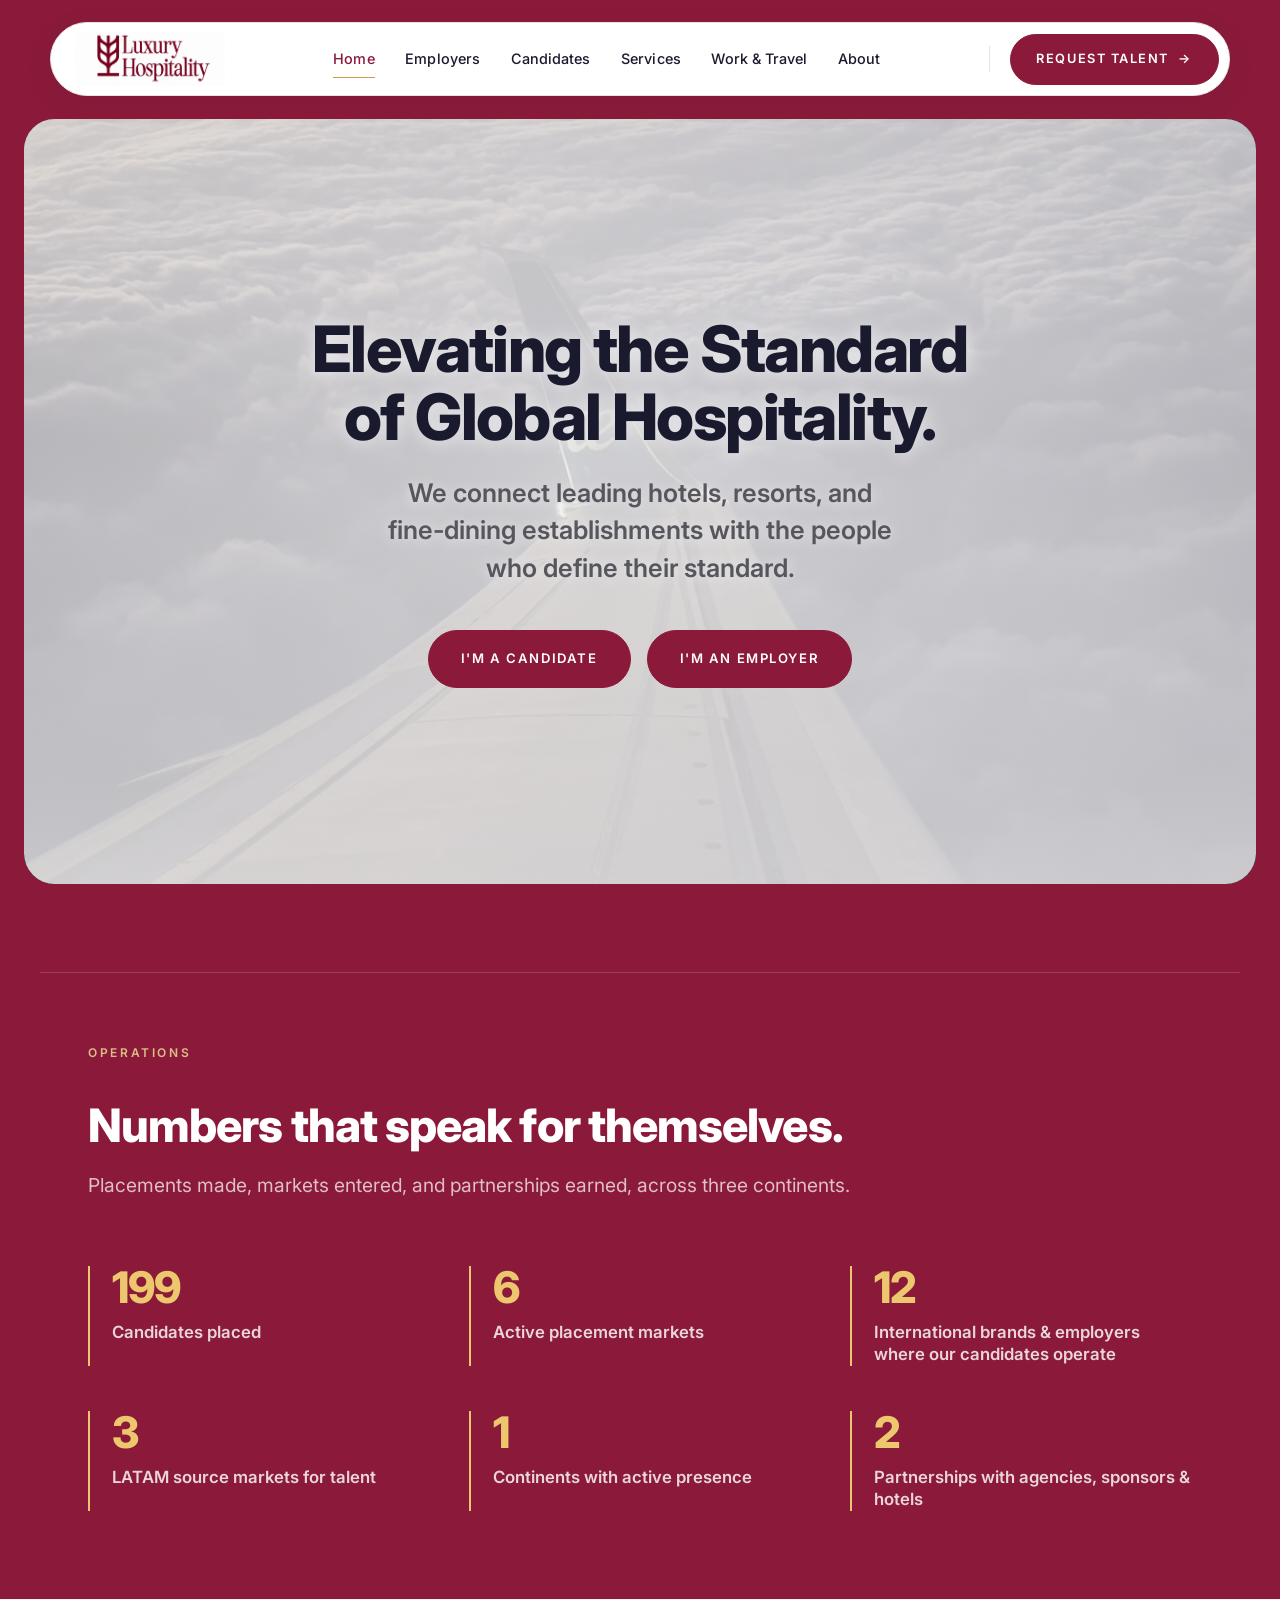
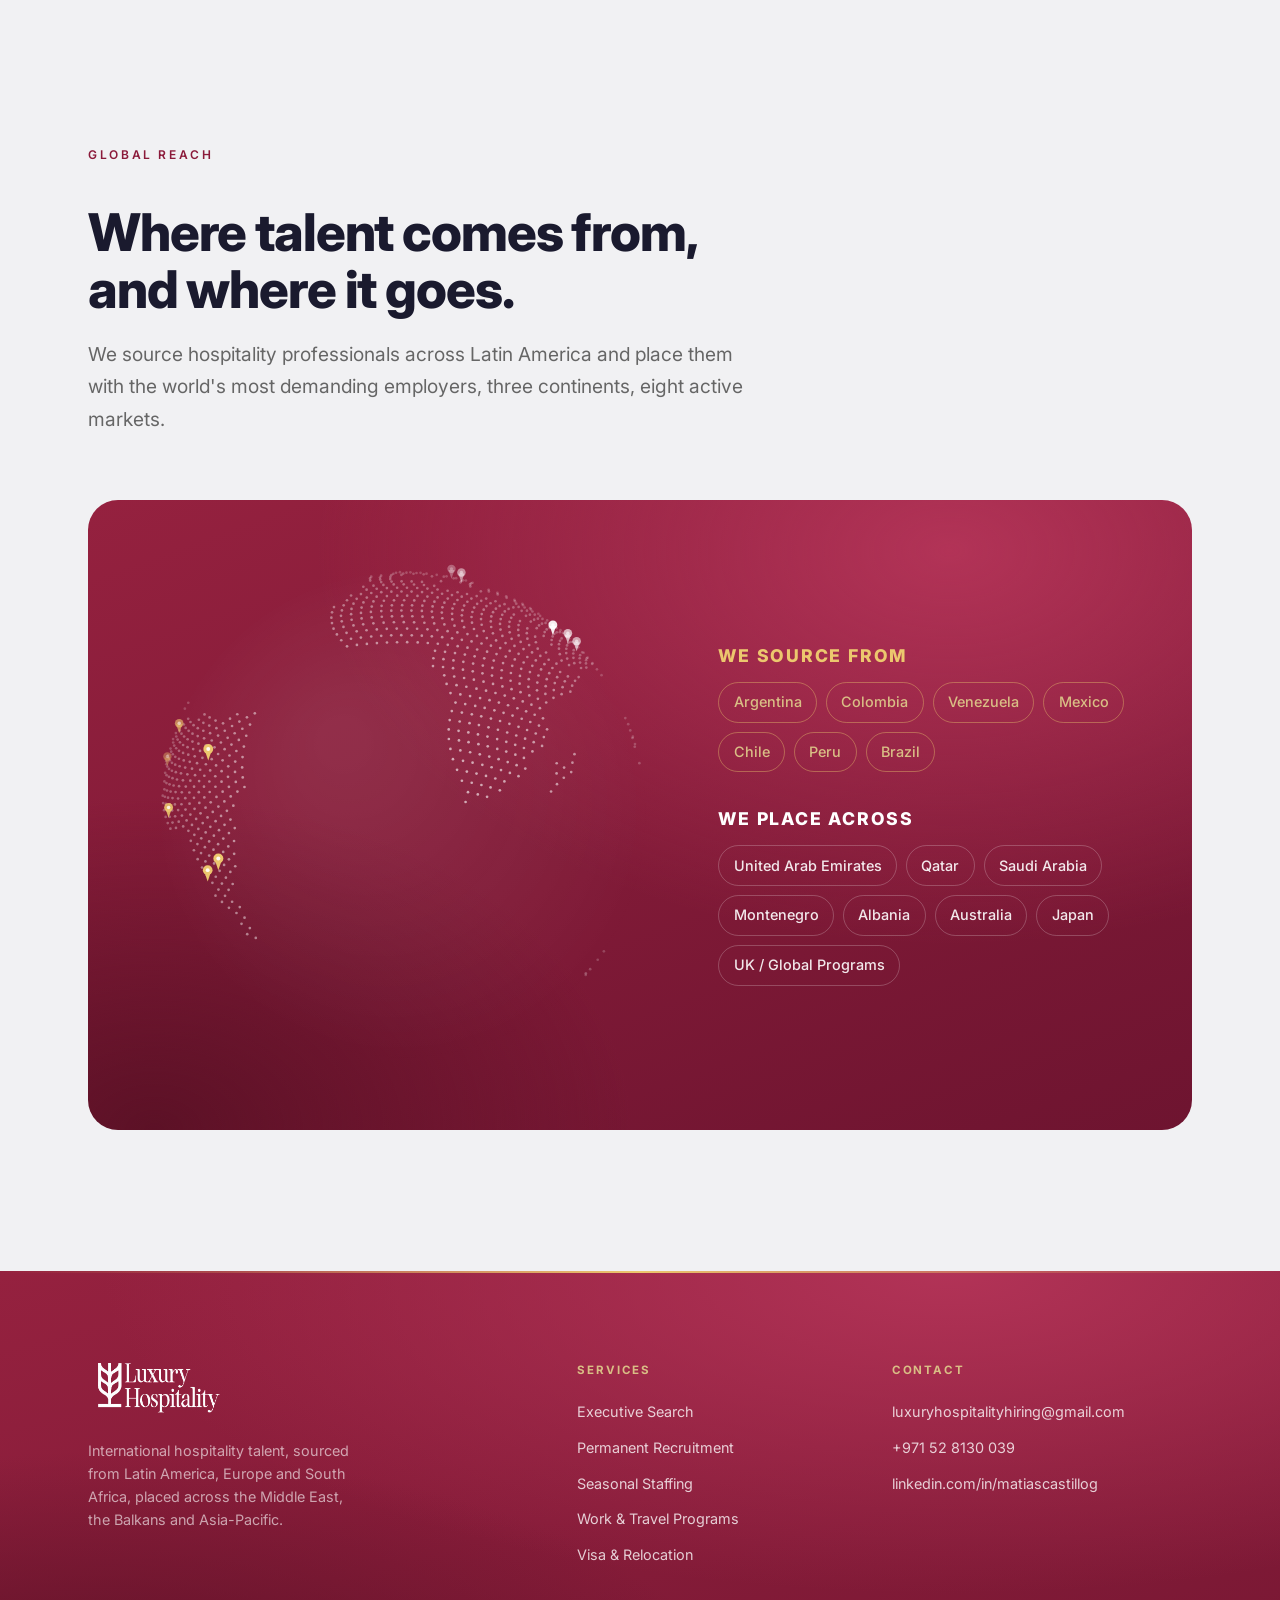
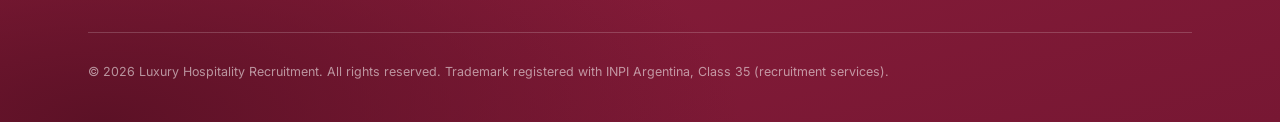
==== index.html @ 5087b05c "Initial commit: Luxury Hospitality Recruitment site" ====
<!DOCTYPE html>
<html lang="en">
<head>
  <meta charset="UTF-8" />
  <meta name="viewport" content="width=device-width, initial-scale=1.0" />
  <title>Luxury Hospitality Recruitment · International Hospitality Talent</title>
  <meta name="description" content="International hospitality recruitment. We source and place hospitality professionals from Latin America, Europe and South Africa for the world's most demanding employers across the Middle East, the Balkans and Asia-Pacific." />
  <meta name="theme-color" content="#8B1A3A" />
  <link rel="preconnect" href="https://fonts.googleapis.com" />
  <link rel="preconnect" href="https://fonts.gstatic.com" crossorigin />
  <link href="https://fonts.googleapis.com/css2?family=Cormorant+Garamond:wght@500;600&family=Inter:wght@400;500;600;700;800&display=swap" rel="stylesheet" />
  <link rel="icon" type="image/png" sizes="32x32" href="assets/brand/favicon-32.png" />
  <link rel="icon" type="image/png" sizes="16x16" href="assets/brand/favicon-16.png" />
  <link rel="apple-touch-icon" sizes="180x180" href="assets/brand/favicon-180.png" />
  <link rel="stylesheet" href="styles.css" />
</head>
<body class="has-hero">

  <!-- ================= NAV ================= -->
  <header class="nav">
    <div class="nav__inner">
      <a class="brand" href="index.html" aria-label="Luxury Hospitality Recruitment, Home">
        <img src="assets/brand/logo.jpeg" alt="Luxury Hospitality Recruitment" />
      </a>
      <button class="nav__toggle" aria-label="Open menu" aria-expanded="false" aria-controls="primary-nav">
        <span></span><span></span><span></span>
      </button>
      <div class="nav__menu" id="primary-nav">
        <nav class="nav__links" aria-label="Primary">
        <a class="nav__link" href="index.html" aria-current="page">Home</a>
        <a class="nav__link" href="employers.html">Employers</a>
        <a class="nav__link" href="candidates.html">Candidates</a>
        <a class="nav__link" href="services.html">Services</a>
        <a class="nav__link" href="work-and-travel.html">Work &amp; Travel</a>
        <a class="nav__link" href="about.html">About</a>
        </nav>
        <div class="nav__right">
          <span class="nav__divider" aria-hidden="true"></span>
          <a class="btn nav__cta" href="employers.html#brief">Request Talent</a>
        </div>
      </div>
    </div>
  </header>

  <main>
    <!-- ================= VIDEO HERO ================= -->
    <div class="hero-frame">
    <section class="hero-video">
      <video class="hero-video__media" autoplay muted loop playsinline preload="auto" poster="assets/home/home-poster.jpg" aria-hidden="true" data-src="assets/home/home.mp4" data-src-mobile="assets/home/home-mobile.mp4">
        <source src="assets/home/home.mp4" type="video/mp4" />
      </video>
      <div class="hero-video__scrim"></div>
      <div class="container hero-video__inner">
        <h1 class="hero-video__title">Elevating the Standard of Global Hospitality.</h1>
        <p class="hero-video__sub">We connect leading hotels, resorts, and fine-dining establishments with the people who define their standard.</p>
        <div class="btn-row hero-video__cta">
          <a class="btn btn--pill" href="candidates.html#apply">I'm a Candidate</a>
          <a class="btn btn--pill" href="employers.html#brief">I'm an Employer</a>
        </div>
      </div>
    </section>

    <!-- ================= TRACK RECORD ================= -->
    <section class="section section--tight metrics-section">
      <div class="container">
        <div class="section-head reveal">
          <span class="eyebrow">Operations</span>
          <h2 class="metrics-title">Numbers that speak for themselves.</h2>
          <p>Placements made, markets entered, and partnerships earned, across three continents.</p>
        </div>
        <div class="metrics">
          <div class="metric reveal">
            <div class="metric__num">250+</div>
            <div class="metric__label">Candidates placed</div>
          </div>
          <div class="metric reveal" data-delay="100">
            <div class="metric__num">8</div>
            <div class="metric__label">Active placement markets</div>
          </div>
          <div class="metric reveal" data-delay="200">
            <div class="metric__num">20+</div>
            <div class="metric__label">International brands &amp; employers where our candidates operate</div>
          </div>
          <div class="metric reveal" data-delay="300">
            <div class="metric__num">7</div>
            <div class="metric__label">LATAM source markets for talent</div>
          </div>
          <div class="metric reveal" data-delay="400">
            <div class="metric__num">3</div>
            <div class="metric__label">Continents with active presence</div>
          </div>
          <div class="metric reveal" data-delay="500">
            <div class="metric__num">12+</div>
            <div class="metric__label">Partnerships with agencies, sponsors &amp; hotels</div>
          </div>
        </div>
      </div>
    </section>
    </div>

    <!-- ================= GLOBAL REACH ================= -->
    <section class="section reach-section">
      <div class="container">
        <div class="section-head reveal">
          <span class="eyebrow">Global Reach</span>
          <h2 class="serif" style="margin-top:1.25rem">Where talent comes from, and where it goes.</h2>
          <p>We source hospitality professionals across Latin America and place them with the world's most demanding employers, three continents, eight active markets.</p>
        </div>
        <div class="reach reveal">
          <div class="reach__globe">
            <canvas class="globe" role="img" aria-label="Globe showing talent sourced from Latin America and placed across the Middle East, the Balkans and Asia-Pacific"></canvas>
          </div>
          <div class="reach__lists">
            <div class="reach__col reach__col--source">
              <h3 class="reach__label">We source from</h3>
              <ul class="reach__chips">
                <li>Argentina</li>
                <li>Colombia</li>
                <li>Venezuela</li>
                <li>Mexico</li>
                <li>Chile</li>
                <li>Peru</li>
                <li>Brazil</li>
              </ul>
            </div>
            <div class="reach__col reach__col--place">
              <h3 class="reach__label">We place across</h3>
              <ul class="reach__chips">
                <li>United Arab Emirates</li>
                <li>Qatar</li>
                <li>Saudi Arabia</li>
                <li>Montenegro</li>
                <li>Albania</li>
                <li>Australia</li>
                <li>Japan</li>
                <li>UK / Global Programs</li>
              </ul>
            </div>
          </div>
        </div>
      </div>
    </section>

  </main>

  <!-- ================= FOOTER ================= -->
  <footer class="footer">
    <div class="container">
      <div class="footer__grid">
        <div class="footer__brand">
          <img class="footer__logo" src="assets/brand/logo-white.png" alt="Luxury Hospitality Recruitment" />
          <p class="footer__tag">International hospitality talent, sourced from Latin America, Europe and South Africa, placed across the Middle East, the Balkans and Asia-Pacific.</p>
        </div>
        <div>
          <h4>Services</h4>
          <ul class="footer__links">
            <li>Executive Search</li>
            <li>Permanent Recruitment</li>
            <li>Seasonal Staffing</li>
            <li>Work &amp; Travel Programs</li>
            <li>Visa &amp; Relocation</li>
          </ul>
        </div>
        <div>
          <h4>Contact</h4>
          <ul class="footer__contact">
            <li><a href="mailto:luxuryhospitalityhiring@gmail.com">luxuryhospitalityhiring@gmail.com</a></li>
            <li><a href="tel:+971528130039">+971 52 8130 039</a></li>
            <li><a href="https://www.linkedin.com/in/matiascastillog" target="_blank" rel="noopener">linkedin.com/in/matiascastillog</a></li>
          </ul>
        </div>
      </div>
      <div class="footer__legal">&copy; <span data-year>2026</span> Luxury Hospitality Recruitment. All rights reserved. Trademark registered with INPI Argentina, Class 35 (recruitment services).</div>
    </div>
  </footer>

  <script src="assets/home/land.js"></script>
  <script src="script.js"></script>
</body>
</html>
---- styles.css ----
/* ============================================================
   Luxury Hospitality Recruitment
   Shared stylesheet — all pages
   Palette:  Burgundy #8B1A3A · Gold #C8A04A · Charcoal #1A1A2E
             Off-white #FAF7F2 · Gray #666666
   Type:     Cormorant Garamond (display) · Inter (body)
   ============================================================ */

/* ---------- Tokens ---------- */
:root {
  --burgundy:    #8B1A3A;
  --burgundy-dk: #6E1430;
  --gold:        #C8A04A;
  --gold-soft:   #D9BE85;
  --gold-bright: #ECC76E;          /* brighter gold for stat numbers */
  --charcoal:    #1A1A2E;
  --ground:      #F1F1F3;          /* cool light gray */
  --paper:       #FFFFFF;
  --gray:        #666666;
  --line:        #E3E3E7;          /* hairline on ground */
  --line-dk:     rgba(255,255,255,.16); /* hairline on burgundy */

  --serif: "Cormorant Garamond", Georgia, "Times New Roman", serif;
  --sans:  "Inter", -apple-system, BlinkMacSystemFont, "Segoe UI", sans-serif;

  --maxw: 1200px;
  --measure: 64ch;
  --pad: clamp(1.25rem, 5vw, 3rem);

  --gap-section: clamp(5rem, 11vw, 9rem);

  --nav-gap: clamp(.75rem, 2vw, 1.4rem);   /* space above the nav pill */
  --nav-pill-h: 74px;                       /* nav pill height */

  --ease: cubic-bezier(.22, .61, .36, 1);
}

/* ---------- Reset ---------- */
*, *::before, *::after { box-sizing: border-box; }
html { -webkit-text-size-adjust: 100%; scroll-behavior: smooth; }
@media (prefers-reduced-motion: reduce) {
  html { scroll-behavior: auto; }
}
body {
  margin: 0;
  background: var(--ground);
  color: var(--charcoal);
  font-family: var(--sans);
  font-size: 1.0625rem;
  line-height: 1.7;
  font-weight: 400;
  -webkit-font-smoothing: antialiased;
  text-rendering: optimizeLegibility;
}
img { max-width: 100%; display: block; }
a { color: inherit; text-decoration: none; }
button { font-family: inherit; cursor: pointer; }
ul { margin: 0; padding: 0; list-style: none; }
h1, h2, h3, h4 { margin: 0; font-weight: 500; }

/* ---------- Type primitives ---------- */
.serif { font-family: var(--serif); }

.eyebrow {
  font-family: var(--sans);
  font-size: .75rem;
  font-weight: 600;
  letter-spacing: .22em;
  text-transform: uppercase;
  color: var(--burgundy);
  display: inline-flex;
  align-items: center;
}
.eyebrow.is-light { color: var(--gold-soft); }
.eyebrow.is-centered { justify-content: center; }

h1, .h1 {
  font-family: var(--serif);
  font-weight: 500;
  font-size: clamp(2.75rem, 7vw, 5rem);
  line-height: 1.04;
  letter-spacing: -0.015em;
}
h2, .h2 {
  font-family: var(--serif);
  font-weight: 500;
  font-size: clamp(2rem, 4.5vw, 3.25rem);
  line-height: 1.1;
  letter-spacing: -0.01em;
}
h3, .h3 {
  font-family: var(--serif);
  font-weight: 600;
  font-size: clamp(1.4rem, 2.4vw, 1.85rem);
  line-height: 1.2;
}
/* Section + page titles use the bold sans display style site-wide */
h2.serif,
.hero h1.serif {
  font-family: var(--sans);
  font-weight: 800;
  letter-spacing: -0.022em;
  line-height: 1.08;
}
.lead {
  font-size: clamp(1.1rem, 1.7vw, 1.3rem);
  line-height: 1.6;
  color: var(--gray);
  max-width: 52ch;
}
.muted { color: var(--gray); }
.measure { max-width: var(--measure); }

/* ---------- Layout ---------- */
.container {
  width: 100%;
  max-width: var(--maxw);
  margin-inline: auto;
  padding-inline: var(--pad);
}
.section { padding-block: var(--gap-section); }
.section--tight { padding-block: clamp(3.5rem, 7vw, 5.5rem); }
/* keep anchored sections (#brief, #apply…) clear of the fixed nav pill */
[id] { scroll-margin-top: calc(var(--nav-gap) * 2 + var(--nav-pill-h) + 1rem); }

.section-head { max-width: 60ch; margin-bottom: clamp(2.5rem, 5vw, 4rem); }
.section-head.is-centered { margin-inline: auto; text-align: center; }
.section-head .eyebrow { margin-bottom: 1.25rem; }
.section-head p {
  margin: 1.25rem 0 0;
  font-size: clamp(1.02rem, 1.5vw, 1.2rem);
  color: var(--gray);
}

/* ---------- Buttons ---------- */
.btn {
  display: inline-flex;
  align-items: center;
  justify-content: center;
  gap: .6rem;
  font-family: var(--sans);
  font-size: .82rem;
  font-weight: 600;
  letter-spacing: .12em;
  text-transform: uppercase;
  padding: 1.05rem 2rem;
  border-radius: 999px;          /* pill — matches the Home hero buttons */
  border: 1px solid var(--burgundy);
  background: var(--burgundy);
  color: #fff;
  transition: background .35s var(--ease), color .35s var(--ease),
              border-color .35s var(--ease), transform .35s var(--ease);
}
.btn:hover { background: var(--burgundy-dk); border-color: var(--burgundy-dk); }
.btn--outline {
  background: transparent;
  color: var(--burgundy);
}
.btn--outline:hover { background: var(--burgundy); color: #fff; }
.btn--ghost-light {
  background: transparent;
  color: #fff;
  border-color: rgba(255,255,255,.5);
}
.btn--ghost-light:hover { background: #fff; color: var(--burgundy); border-color: #fff; }
.btn--gold {
  background: var(--gold);
  border-color: var(--gold);
  color: var(--charcoal);
}
.btn--gold:hover { background: var(--gold-soft); border-color: var(--gold-soft); }
.btn--full { width: 100%; }
.btn-row { display: flex; flex-wrap: wrap; gap: 1rem; }

.textlink {
  display: inline-flex;
  align-items: center;
  gap: .5rem;
  font-weight: 600;
  font-size: .9rem;
  letter-spacing: .04em;
  color: var(--burgundy);
  border-bottom: 1px solid transparent;
  padding-bottom: 2px;
  transition: border-color .3s var(--ease), gap .3s var(--ease);
}
.textlink::after { content: "\2192"; transition: transform .3s var(--ease); }
.textlink:hover { border-color: var(--gold); }
.textlink:hover::after { transform: translateX(4px); }

/* ============================================================
   NAVBAR — floating pill
   ============================================================ */
.nav {
  position: fixed;
  inset: 0 0 auto 0;
  z-index: 100;
  padding: var(--nav-gap) var(--pad) 0;
  pointer-events: none;            /* only the pill is interactive */
  transition: padding .4s var(--ease);
}
.nav__inner {
  pointer-events: auto;
  max-width: 1180px;
  margin-inline: auto;
  display: flex;
  align-items: center;
  gap: clamp(1rem, 2.5vw, 2rem);
  background: #fff;
  border: 1px solid var(--line);
  border-radius: 999px;
  padding: .55rem .65rem .55rem 1.5rem;
  box-shadow: 0 8px 30px rgba(26,26,46,.07);
  transition: box-shadow .4s var(--ease), transform .4s var(--ease);
}
.nav.is-scrolled { padding-top: clamp(.4rem, 1vw, .7rem); }
.nav.is-scrolled .nav__inner { box-shadow: 0 10px 36px rgba(26,26,46,.13); }

/* Brand / logo — cropped to artwork via overflow box */
.brand {
  flex-shrink: 0;
  display: block;
  width: 150px;
  height: 54px;
  overflow: hidden;
  position: relative;
}
.brand img {
  position: absolute;
  width: 150px;
  height: 150px;
  left: 50%;
  top: 50%;
  transform: translate(-50%, -50%);
  max-width: none;
  mix-blend-mode: multiply;   /* drops the white logo background on the white pill */
}

.nav__menu {
  flex: 1;
  display: flex;
  align-items: center;
  gap: clamp(1rem, 2.5vw, 2rem);
}
.nav__links {
  display: flex;
  align-items: center;
  gap: clamp(1.1rem, 2.4vw, 2.25rem);
  margin-inline: auto;            /* centre the link cluster */
}
.nav__link {
  font-size: .9rem;
  font-weight: 500;
  letter-spacing: .005em;
  color: var(--charcoal);
  position: relative;
  padding-block: .35rem;
  transition: color .3s var(--ease);
}
.nav__link::after {
  content: "";
  position: absolute;
  left: 0; bottom: -1px;
  width: 0; height: 1.5px;
  background: var(--gold);
  transition: width .3s var(--ease);
}
.nav__link:hover { color: var(--burgundy); }
.nav__link:hover::after,
.nav__link[aria-current="page"]::after { width: 100%; }
.nav__link[aria-current="page"] { color: var(--burgundy); }

/* divider + CTA on the right */
.nav__right {
  display: flex;
  align-items: center;
  gap: 1.25rem;
  flex-shrink: 0;
}
.nav__divider {
  width: 1px;
  height: 26px;
  background: var(--line);
}
.nav__cta {
  border-radius: 999px;
  padding: .85rem 1.6rem;
  font-size: .8rem;
}
.nav__cta::after { content: "\2192"; }

/* Burger */
.nav__toggle {
  display: none;
  flex-direction: column;
  gap: 5px;
  width: 28px; height: 20px;
  padding: 0;
  border: 0;
  background: transparent;
  justify-content: center;
  flex-shrink: 0;
}
.nav__toggle span {
  display: block;
  height: 2px;
  width: 100%;
  background: var(--burgundy);
  border-radius: 2px;
  transition: transform .3s var(--ease), opacity .3s var(--ease);
}

/* ============================================================
   HERO
   ============================================================ */
.hero {
  position: relative;
  padding-top: clamp(8rem, 16vh, 11rem);
  padding-bottom: clamp(4rem, 9vw, 7rem);
  color: #fff;
  background: var(--burgundy);
  overflow: hidden;
}
.hero::before {
  /* subtle vertical depth, no colorful gradient */
  content: "";
  position: absolute; inset: 0;
  background:
    radial-gradient(120% 80% at 85% 0%, rgba(200,160,74,.16), transparent 55%),
    linear-gradient(180deg, rgba(0,0,0,.04), rgba(0,0,0,.22));
  pointer-events: none;
}
.hero > .container { position: relative; z-index: 1; }
.hero .eyebrow { color: var(--gold-soft); }
.hero h1 { margin-top: 1.5rem; max-width: 16ch; }
.hero .lead { color: rgba(255,255,255,.82); margin-top: 1.75rem; max-width: 54ch; }
.hero .btn-row { margin-top: 2.5rem; }

/* compact hero variant for inner pages */
.hero--page { padding-bottom: clamp(3.5rem, 7vw, 5.5rem); }
.hero--page h1 { max-width: 22ch; }

/* ---------- Cinematic video hero (Home) ---------- */
.hero-frame {
  background: var(--burgundy);   /* burgundy frame: behind the header, around the
                                    video card, and merging into Track Record */
  /* gap(header → video) == gap(page top → header):
     nav-gap (above pill) + pill height + nav-gap (below pill) */
  padding-top: calc(var(--nav-gap) * 2 + var(--nav-pill-h));
}
/* Track Record sits on the burgundy frame — recolor for dark ground */
.hero-frame .section-head .eyebrow { color: var(--gold-soft); }
.hero-frame .section-head p { color: rgba(255,255,255,.72); }

/* Metrics row — vertical accent bar + bold number + label */
.metrics-section .container {
  border-top: 1px solid rgba(255,255,255,.16);
  padding-top: clamp(2.5rem, 5vw, 4rem);
}
.metrics-section .section-head { max-width: none; }   /* let the title sit on one line */
.metrics-title {
  font-family: var(--sans);
  font-weight: 800;
  font-size: clamp(1.9rem, 3.6vw, 3rem);
  line-height: 1.05;
  letter-spacing: -0.02em;
  color: #fff;
  margin: 1.1rem 0 0;
  max-width: none;          /* single line on desktop */
}
.metrics {
  margin-top: clamp(2.5rem, 5vw, 3.75rem);
  display: grid;
  grid-template-columns: repeat(3, 1fr);
  gap: clamp(1.75rem, 3.5vw, 3rem) clamp(1.5rem, 3vw, 2.75rem);
}
.metric {
  border-left: 2px solid var(--gold-bright);
  padding-left: 1.35rem;
}
.metric__num {
  font-family: var(--sans);
  font-weight: 800;
  font-size: clamp(2.1rem, 3.4vw, 3.1rem);
  line-height: 1;
  letter-spacing: -0.02em;
  color: var(--gold-bright);
}
.metric__label {
  font-family: var(--sans);
  font-weight: 600;
  font-size: clamp(.95rem, 1.4vw, 1.05rem);
  line-height: 1.35;
  color: rgba(255,255,255,.82);
  margin-top: .7rem;
}
.hero-video {
  position: relative;
  margin-inline: clamp(.75rem, 2vw, 1.5rem);
  border-radius: clamp(20px, 2.4vw, 34px);
  /* fill the viewport below the floating nav */
  min-height: max(540px, calc(100svh - clamp(120px, 15vh, 160px)));
  display: flex;
  align-items: center;
  justify-content: center;
  text-align: center;
  overflow: hidden;
  background: var(--charcoal);   /* fallback before the video paints */
}
.hero-video__media {
  position: absolute;
  inset: 0;
  width: 100%;
  height: 100%;
  object-fit: cover;
  /* bias the framing down just enough to sit on the intro clip's content
     band — hides the top letterbox without exposing a bottom one */
  object-position: center 55%;
  z-index: 0;
}
.hero-video__scrim {
  position: absolute;
  inset: 0;
  z-index: 1;
  /* light gray wash: fades the footage and lets the dark text stand out.
     Center is lifted lighter so the headline pops; also covers letterbox bars. */
  background:
    radial-gradient(82% 70% at 50% 44%, rgba(241,241,243,.48), transparent 80%),
    linear-gradient(180deg, rgba(241,241,243,.74) 0%, rgba(241,241,243,.68) 42%, rgba(241,241,243,.82) 100%);
  pointer-events: none;
}
.hero-video__inner {
  position: relative;
  z-index: 2;
  padding-block: clamp(2.5rem, 7vh, 5rem);
}
.hero-video__title {
  font-family: var(--sans);
  font-weight: 800;
  font-size: clamp(2.1rem, 5.4vw, 4rem);
  line-height: 1.07;
  letter-spacing: -0.025em;
  color: var(--charcoal);
  max-width: 16ch;
  margin-inline: auto;
  text-shadow: 0 1px 18px rgba(241,241,243,.9);
}
.hero-video__sub {
  font-family: var(--sans);
  font-weight: 600;
  font-size: clamp(1.05rem, 2.2vw, 1.6rem);
  line-height: 1.45;
  color: #56565c;
  max-width: 30ch;
  margin: 1.4rem auto 0;
  text-shadow: 0 1px 14px rgba(241,241,243,.9);
}
.hero-video__cta {
  justify-content: center;
  margin-top: clamp(2rem, 4vw, 2.75rem);
}
.btn--pill { border-radius: 999px; }

/* ============================================================
   HOME — Track Record
   ============================================================ */
.stats {
  display: grid;
  grid-template-columns: repeat(4, 1fr);
  gap: 1px;
  background: var(--line);
  border: 1px solid var(--line);
}
.stat {
  background: var(--ground);
  padding: clamp(2rem, 4vw, 3rem) 1.75rem;
  text-align: center;
}
.stat__num {
  font-family: var(--serif);
  font-weight: 500;
  font-size: clamp(2.75rem, 5.5vw, 4.25rem);
  line-height: 1;
  color: var(--burgundy);
  letter-spacing: -.02em;
}
.stat__num span { color: var(--gold); }
.stat__label {
  margin-top: 1rem;
  font-size: .76rem;
  font-weight: 600;
  letter-spacing: .14em;
  text-transform: uppercase;
  color: var(--gray);
}

/* ============================================================
   HOME — Experience (burgundy logo wall)
   ============================================================ */
.experience { background: var(--burgundy); color: #fff; }
.experience .eyebrow { color: var(--gold-soft); }
.experience h2 { color: #fff; max-width: 18ch; }
.logo-grid {
  margin-top: clamp(2.5rem, 5vw, 3.5rem);
  display: grid;
  grid-template-columns: repeat(4, 1fr);
  border-top: 1px solid var(--line-dk);
  border-left: 1px solid var(--line-dk);
}
.logo-grid li {
  border-right: 1px solid var(--line-dk);
  border-bottom: 1px solid var(--line-dk);
  min-height: 110px;
  display: flex;
  align-items: center;
  justify-content: center;
  text-align: center;
  padding: 1.5rem 1.25rem;
  font-family: var(--serif);
  font-size: 1.18rem;
  font-weight: 500;
  letter-spacing: .01em;
  color: rgba(255,255,255,.78);
  transition: color .35s var(--ease), background .35s var(--ease);
}
.logo-grid li:hover { color: #fff; background: rgba(255,255,255,.05); }
.disclaimer {
  margin-top: 2rem;
  max-width: 70ch;
  font-size: .82rem;
  line-height: 1.6;
  color: rgba(255,255,255,.55);
}

/* ============================================================
   Three-column feature blocks (Why Us / Values / Offer)
   ============================================================ */
.cols {
  display: grid;
  gap: clamp(2rem, 4vw, 3.5rem);
  grid-template-columns: repeat(3, 1fr);
}
.cols--2 { grid-template-columns: repeat(2, 1fr); }
.feature__index {
  font-family: var(--serif);
  font-size: 1rem;
  font-weight: 600;
  color: var(--gold);
  letter-spacing: .1em;
}
.feature__rule { height: 1px; background: var(--line); margin: 1.25rem 0; }
.feature h3 { margin-bottom: .9rem; }
.feature p { margin: 0; color: var(--gray); }

/* ============================================================
   Process — numbered steps
   ============================================================ */
.steps { display: grid; gap: 0; }
.step {
  display: grid;
  grid-template-columns: 5rem 1fr;
  gap: clamp(1.5rem, 4vw, 3rem);
  padding: clamp(1.75rem, 3.5vw, 2.5rem) 0;
  border-top: 1px solid var(--line);
}
.step:last-child { border-bottom: 1px solid var(--line); }
.step__num {
  font-family: var(--serif);
  font-size: clamp(2rem, 3.5vw, 2.75rem);
  font-weight: 500;
  color: var(--gold);
  line-height: 1;
}
.step__body h3 { margin-bottom: .6rem; }
.step__body p { margin: 0; color: var(--gray); max-width: 60ch; }
.step__kicker {
  font-size: .72rem;
  font-weight: 700;
  letter-spacing: .18em;
  text-transform: uppercase;
  color: var(--burgundy);
  display: block;
  margin-bottom: .4rem;
}

/* ============================================================
   Positions / category lists
   ============================================================ */
.cards {
  display: grid;
  gap: 1.5rem;
  grid-template-columns: repeat(2, 1fr);
}
.card {
  background: var(--paper);
  border: 1px solid var(--line);
  padding: clamp(1.75rem, 3vw, 2.5rem);
}
.card h3 { margin-bottom: 1.25rem; }
.card__tags { display: flex; flex-wrap: wrap; gap: .5rem .65rem; }
.tag {
  font-size: .82rem;
  color: var(--charcoal);
  border: 1px solid var(--line);
  background: var(--ground);
  padding: .45rem .85rem;
  border-radius: 999px;
}

/* ============================================================
   Program cards (Work & Travel)
   ============================================================ */
.programs {
  display: grid;
  gap: 1.5rem;
  grid-template-columns: repeat(3, 1fr);
}
.program {
  background: var(--paper);
  border: 1px solid var(--line);
  padding: clamp(1.75rem, 2.6vw, 2.25rem);
  display: flex;
  flex-direction: column;
  transition: border-color .35s var(--ease), transform .35s var(--ease);
}
.program:hover { border-color: var(--gold); transform: translateY(-3px); }
.program__country {
  font-size: .7rem;
  font-weight: 700;
  letter-spacing: .2em;
  text-transform: uppercase;
  color: var(--gold);
}
.program h3 { margin: .75rem 0 1.4rem; }
.program__specs { display: grid; gap: .85rem; margin-top: auto; }
.spec {
  display: grid;
  grid-template-columns: 7rem 1fr;
  gap: 1rem;
  padding-top: .85rem;
  border-top: 1px solid var(--line);
  font-size: .92rem;
}
.spec dt {
  font-size: .68rem;
  font-weight: 700;
  letter-spacing: .12em;
  text-transform: uppercase;
  color: var(--gray);
  padding-top: .15rem;
}
.spec dd { margin: 0; }

/* ============================================================
   Tag / pill row for destinations
   ============================================================ */
.pill-row { display: flex; flex-wrap: wrap; gap: .75rem; }
.pill {
  font-family: var(--serif);
  font-size: 1.25rem;
  font-weight: 500;
  color: var(--charcoal);
  border: 1px solid var(--line);
  padding: .65rem 1.4rem;
  background: var(--paper);
  transition: color .3s var(--ease), border-color .3s var(--ease);
}
.pill:hover { color: var(--burgundy); border-color: var(--gold); }

/* ============================================================
   Forms
   ============================================================ */
.form-block { background: var(--paper); border: 1px solid var(--line); padding: clamp(1.75rem, 4vw, 3.5rem); }
.form-grid {
  display: grid;
  gap: 1.5rem;
  grid-template-columns: repeat(2, 1fr);
}
.field { display: flex; flex-direction: column; gap: .55rem; }
.field--full { grid-column: 1 / -1; }
.field label {
  font-size: .74rem;
  font-weight: 700;
  letter-spacing: .12em;
  text-transform: uppercase;
  color: var(--charcoal);
}
.field input,
.field select,
.field textarea {
  font-family: var(--sans);
  font-size: 1rem;
  color: var(--charcoal);
  background: var(--ground);
  border: 1px solid var(--line);
  padding: .9rem 1rem;
  border-radius: 0;
  transition: border-color .25s var(--ease), background .25s var(--ease);
  width: 100%;
}
.field textarea { resize: vertical; min-height: 130px; }
.field input:focus,
.field select:focus,
.field textarea:focus {
  outline: none;
  border-color: var(--burgundy);
  background: #fff;
}
.field input[type="file"] { padding: .7rem; background: #fff; cursor: pointer; }
.field select { appearance: none; background-image:
  url("data:image/svg+xml,%3Csvg xmlns='http://www.w3.org/2000/svg' width='12' height='8' viewBox='0 0 12 8'%3E%3Cpath d='M1 1l5 5 5-5' stroke='%238B1A3A' stroke-width='1.5' fill='none'/%3E%3C/svg%3E");
  background-repeat: no-repeat; background-position: right 1rem center; padding-right: 2.5rem; }
.form-note { margin-top: 1.5rem; font-size: .85rem; color: var(--gray); }
.form-actions { margin-top: 1.75rem; }
.form-success {
  display: none;
  background: var(--burgundy);
  color: #fff;
  padding: 1.1rem 1.4rem;
  margin-bottom: 1.5rem;
  font-size: .95rem;
}
.form-success.is-visible { display: block; }

/* ============================================================
   Split CTA columns (Contact)
   ============================================================ */
.split {
  display: grid;
  grid-template-columns: repeat(2, 1fr);
  border: 1px solid var(--line);
}
.split__col {
  padding: clamp(2rem, 5vw, 4rem);
  background: var(--paper);
}
.split__col + .split__col { border-left: 1px solid var(--line); }
.split__col h3 { margin-bottom: 1rem; }
.split__col p { color: var(--gray); margin: 0 0 2rem; }

/* contact detail list */
.contact-meta {
  display: grid;
  gap: 1.25rem;
  grid-template-columns: repeat(auto-fit, minmax(220px, 1fr));
  border-top: 1px solid var(--line);
  margin-top: clamp(2.5rem, 5vw, 4rem);
  padding-top: clamp(2rem, 4vw, 3rem);
}
.contact-meta dt {
  font-size: .72rem; font-weight: 700; letter-spacing: .14em;
  text-transform: uppercase; color: var(--gray); margin-bottom: .4rem;
}
.contact-meta dd { margin: 0; font-size: 1.02rem; }
.contact-meta a:hover { color: var(--burgundy); }

/* ============================================================
   About — founder
   ============================================================ */
.founder {
  display: grid;
  grid-template-columns: minmax(0, 0.9fr) minmax(0, 1.1fr);
  gap: clamp(2rem, 6vw, 5rem);
  align-items: start;
}
.founder__photo {
  aspect-ratio: 4 / 5;
  background:
    linear-gradient(135deg, rgba(200,160,74,.14), transparent),
    var(--burgundy);
  border: 1px solid var(--line);
  position: relative;
  overflow: hidden;
  display: flex;
  align-items: flex-end;
  color: #fff;
}
.founder__photo img { width: 100%; height: 100%; object-fit: cover; }
.founder__photo figcaption {
  position: absolute;
  left: 0; right: 0; bottom: 0;
  padding: 1.5rem;
  background: linear-gradient(0deg, rgba(0,0,0,.45), transparent);
  font-size: .8rem;
  letter-spacing: .14em;
  text-transform: uppercase;
}
.founder__body p { margin: 0 0 1.5rem; font-size: 1.12rem; line-height: 1.75; }
.founder__body p:first-of-type::first-letter {
  font-family: var(--serif);
  font-size: 3.6rem;
  font-weight: 500;
  line-height: .8;
  float: left;
  padding: .35rem .6rem 0 0;
  color: var(--burgundy);
}
.founder__name { margin-bottom: .25rem; }
.founder__role {
  font-size: .78rem; font-weight: 700; letter-spacing: .18em;
  text-transform: uppercase; color: var(--gold); margin-bottom: 2rem;
}

/* ============================================================
   About — mission statement + founder (redesigned)
   ============================================================ */
/* Mission = burgundy card (like the footer); Founder = gray section below */
.about-page main { padding-top: calc(var(--nav-gap) * 2 + var(--nav-pill-h)); }
/* uniform spacing between every section on the About page */
.about-page .section { padding-block: clamp(2.75rem, 5vw, 4.25rem); }
.about-page .value-cards-section { padding-top: 0; }
.mission {
  margin-inline: clamp(.75rem, 2vw, 1.5rem);
  padding: clamp(2.75rem, 5.5vw, 4.5rem) clamp(1.75rem, 4vw, 3.75rem);
  border-radius: clamp(20px, 2.4vw, 34px);
  background:
    radial-gradient(120% 130% at 74% 0%, #B23357 0%, rgba(178,51,87,0) 55%),
    radial-gradient(100% 120% at 8% 100%, #5C1126 0%, rgba(92,17,38,0) 50%),
    linear-gradient(165deg, #95213F 0%, #771733 100%);
}
.mission__layout {
  display: flex;
  align-items: center;
  gap: clamp(1.5rem, 4vw, 3.5rem);
}
.mission__person {
  flex-shrink: 0;
  display: flex;
  flex-direction: column;
  align-items: center;
  text-align: center;
}
.mission__portrait {
  width: clamp(140px, 16vw, 210px);
  height: clamp(140px, 16vw, 210px);
  border-radius: 50%;
  object-fit: cover;
  object-position: center top;
  border: 2px solid rgba(255,255,255,.35);
}
.mission__person-meta {
  display: flex;
  flex-direction: column;
  gap: .25rem;
  margin-top: 1.1rem;
}
.mission__name {
  font-family: var(--sans);
  font-weight: 800;
  font-size: clamp(1.15rem, 1.8vw, 1.4rem);
  letter-spacing: -0.01em;
  color: #fff;
}
.mission__role {
  font-family: var(--sans);
  font-weight: 600;
  font-size: .9rem;
  color: rgba(255,255,255,.72);
}
.mission__label {
  display: block;
  font-family: var(--sans);
  font-weight: 800;
  font-size: clamp(1.1rem, 2vw, 1.5rem);
  letter-spacing: -0.01em;
  color: var(--gold-soft);
  margin-bottom: 1rem;
}
.mission__statement {
  font-family: var(--sans);
  font-weight: 800;
  font-size: clamp(1.9rem, 4.4vw, 3.5rem);
  line-height: 1.12;
  letter-spacing: -0.022em;
  color: rgba(255,255,255,.92);
  max-width: 24ch;
  margin: 0;
}

.founder-section { background: transparent; }
.founder-head { margin-bottom: clamp(2.5rem, 5vw, 4rem); }
.founder-head__title {
  font-family: var(--sans);
  font-weight: 800;
  font-size: clamp(1.6rem, 3vw, 2.4rem);
  letter-spacing: -0.02em;
  color: var(--charcoal);
  margin: 0;
}
.place-chips {
  display: flex;
  flex-wrap: wrap;
  gap: .6rem;
  margin-top: 1.35rem;
}
.place-chips .chip {
  font-family: var(--sans);
  font-size: .85rem;
  font-weight: 500;
  color: var(--burgundy);
  background: rgba(139, 26, 58, .05);
  border: 1px solid rgba(139, 26, 58, .22);
  padding: .5rem 1rem;
  border-radius: 999px;
}
.founder-grid {
  display: grid;
  grid-template-columns: 1fr 1fr;
  gap: clamp(2.5rem, 5vw, 4.5rem);
  align-items: start;
}
.founder-grid__text p {
  margin: 0 0 1.5rem;
  font-size: 1.05rem;
  line-height: 1.75;
  color: var(--charcoal);
}
.founder-grid__text p:last-child { margin-bottom: 0; }
.founder-grid__media { margin: 0; }
.founder-grid__media img {
  width: 100%;
  display: block;
  border-radius: 6px;
}

/* value cards with animated placeholder shapes */
.value-cards-section { background: transparent; }
.value-cards-section .container {
  border-top: 1px solid var(--line);
  padding-top: clamp(2.75rem, 5vw, 4.25rem);
}
.value-cards {
  display: grid;
  grid-template-columns: repeat(3, 1fr);
  gap: clamp(1.25rem, 2.5vw, 2rem);
}
.value-card {
  position: relative;
  min-height: clamp(240px, 27vw, 320px);
  border-radius: clamp(16px, 2vw, 26px);
  padding: clamp(1.75rem, 2.6vw, 2.5rem);
  display: flex;
  flex-direction: column;
  justify-content: flex-end;
  overflow: hidden;
  /* spotlight glow from the top over a burgundy base */
  background:
    radial-gradient(72% 55% at 50% -4%, rgba(255,255,255,.28) 0%, rgba(255,255,255,0) 60%),
    linear-gradient(180deg, #9A2244 0%, #6E1430 100%);
}

.value-card__title {
  font-family: var(--sans);
  font-weight: 800;
  font-size: clamp(1.2rem, 2vw, 1.5rem);
  letter-spacing: -0.02em;
  color: #fff;
  margin: 0 0 .75rem;
}
.value-card__desc {
  margin: 0;
  color: rgba(255,255,255,.82);
  font-size: 1rem;
  line-height: 1.6;
}

.vision {
  text-align: center;
  margin-top: clamp(2.75rem, 5vw, 4.25rem);
  padding-top: clamp(2.75rem, 5vw, 4.25rem);
  border-top: 1px solid var(--line);
}
.vision .mission__label { margin-bottom: .75rem; color: var(--charcoal); }
.vision .mission__statement {
  margin-inline: auto;
  max-width: 28ch;
  font-size: clamp(1.7rem, 3.6vw, 2.9rem);
  color: #6f6f75;            /* a touch darker for contrast on the gray ground */
}

/* ============================================================
   Global Reach — globe + country lists
   ============================================================ */
.reach {
  display: grid;
  grid-template-columns: 1.25fr 1fr;
  gap: clamp(1.5rem, 4vw, 3.5rem);
  align-items: center;
  margin-top: clamp(2.5rem, 5vw, 3.5rem);
  padding: clamp(1.75rem, 4vw, 3.5rem);
  border-radius: clamp(20px, 2.4vw, 30px);
  overflow: hidden;
  background:
    radial-gradient(110% 120% at 78% 8%, #B23357 0%, rgba(178,51,87,0) 52%),
    radial-gradient(90% 110% at 6% 100%, #5C1126 0%, rgba(92,17,38,0) 48%),
    linear-gradient(160deg, #95213F 0%, #6E1430 100%);
}
.reach__globe { position: relative; }
.globe {
  display: block;
  width: 100%;
  max-width: 600px;
  aspect-ratio: 1 / 1;
  margin-inline: auto;
}
.reach__lists {
  display: grid;
  gap: clamp(1.5rem, 3vw, 2.25rem);
}
.reach__label {
  font-family: var(--sans);
  font-weight: 800;
  font-size: clamp(.92rem, 1.5vw, 1.1rem);
  text-transform: uppercase;
  letter-spacing: .1em;
  margin: 0 0 1rem;
}
.reach__col--source .reach__label { color: var(--gold-bright); }
.reach__col--place .reach__label { color: #fff; }
.reach__chips {
  display: flex;
  flex-wrap: wrap;
  gap: .55rem;
}
.reach__chips li {
  font-size: .9rem;
  font-weight: 500;
  padding: .45rem .9rem;
  border-radius: 999px;
  border: 1px solid rgba(255,255,255,.22);
  color: rgba(255,255,255,.9);
}
.reach__col--source .reach__chips li {
  border-color: rgba(236,199,110,.4);
  color: var(--gold-soft);
}

/* ============================================================
   Employers — rounded light hero card
   ============================================================ */
.framed-top main { padding-top: calc(var(--nav-gap) * 2 + var(--nav-pill-h)); }
.emp-hero {
  margin: 0 clamp(.75rem, 2vw, 1.5rem) clamp(3.5rem, 7vw, 6rem);
  background: var(--paper);
  border: 1px solid var(--line);
  border-radius: clamp(20px, 2.4vw, 34px);
  padding: clamp(2.75rem, 5vw, 4.5rem) clamp(1.5rem, 4vw, 3.5rem);
  text-align: center;
}
/* burgundy hero card (Services / Work & Travel) — same gradient as the
   About "Our Mission" panel, light text on top */
.emp-hero--burgundy {
  border-color: transparent;
  background:
    radial-gradient(120% 130% at 74% 0%, #B23357 0%, rgba(178,51,87,0) 55%),
    radial-gradient(100% 120% at 8% 100%, #5C1126 0%, rgba(92,17,38,0) 50%),
    linear-gradient(165deg, #95213F 0%, #771733 100%);
}
.emp-hero--burgundy .eyebrow { color: var(--gold-soft); }
.emp-hero--burgundy .emp-hero__title { color: #fff; }
.emp-hero--burgundy .emp-hero__sub { color: rgba(255, 255, 255, .8); }
.emp-hero__title {
  font-family: var(--sans);
  font-weight: 800;
  font-size: clamp(1.7rem, 3.5vw, 2.75rem);
  line-height: 1.05;
  letter-spacing: -0.025em;
  color: var(--charcoal);
  max-width: none;
  margin: 0 auto;
}
.emp-hero__sub {
  font-family: var(--sans);
  font-weight: 700;
  font-size: clamp(1.3rem, 2.6vw, 2rem);
  line-height: 1.12;
  letter-spacing: -0.018em;
  color: #8d8d92;
  max-width: 42ch;
  margin: .5rem auto 0;
}
.emp-hero__cta { justify-content: center; margin-top: clamp(1.5rem, 2.5vw, 2rem); }
.emp-hero__stat {
  font-family: var(--sans);
  font-weight: 800;
  font-size: clamp(1.1rem, 1.9vw, 1.5rem);
  letter-spacing: .015em;
  text-transform: uppercase;
  color: var(--charcoal);
  margin: clamp(2.5rem, 5vw, 3.5rem) 0 clamp(1.5rem, 3vw, 2.25rem);
}
.emp-hero__media { margin: 0; }
.emp-hero__media img {
  width: 100%;
  aspect-ratio: 1118 / 960;   /* reserve height before load so #brief anchor lands right */
  object-fit: cover;
  display: block;
  border-radius: clamp(14px, 2vw, 22px);
}
.emp-hero__media figcaption {
  margin-top: 1rem;
  font-size: .9rem;
  color: var(--gray);
  text-align: left;
}

/* ============================================================
   Brands marquee (Employers)
   ============================================================ */
.brands {
  background:
    radial-gradient(120% 130% at 75% 0%, #B23357 0%, rgba(178,51,87,0) 55%),
    linear-gradient(165deg, #95213F 0%, #771733 100%);
}
.brands .section-head { max-width: none; }   /* title on one line */
.brands-layout {
  display: grid;
  grid-template-columns: 0.85fr 1.15fr;
  gap: clamp(2rem, 5vw, 5rem);
  align-items: start;
  margin-top: clamp(2.5rem, 5vw, 3.5rem);
}
.brands-intro { position: sticky; top: clamp(110px, 15vh, 150px); }
.brands-intro .eyebrow { color: var(--gold-bright); line-height: 1; }
.brands-intro h2 { color: #fff; }
.brands-intro p {
  margin-top: 1.1rem;
  color: rgba(255, 255, 255, .72);
  max-width: 40ch;
  line-height: 1.6;
}
.brands-list {
  list-style: none;
  /* start the list level with the title: eyebrow height (.75rem) + h2 margin-top (1.25rem) */
  margin: calc(.75rem + 1.25rem) 0 0;
  padding: 0;
  counter-reset: brand;
}
.brands-list li {
  display: flex;
  align-items: baseline;
  gap: clamp(1rem, 2.4vw, 1.8rem);
  padding: clamp(.95rem, 2.2vw, 1.5rem) 0;
  border-bottom: 1px solid rgba(255, 255, 255, .16);
  font-family: var(--sans);
  font-weight: 700;
  font-size: clamp(1.2rem, 2.6vw, 2rem);
  letter-spacing: -0.01em;
  line-height: 1.2;
  color: #fff;
  transition: color .35s var(--ease), padding-left .35s var(--ease),
              opacity .55s var(--ease), transform .55s var(--ease);
}
.brands-list li:first-child { border-top: 1px solid rgba(255, 255, 255, .16); }
.brands-list li::before {
  counter-increment: brand;
  content: counter(brand, decimal-leading-zero);
  flex: none;
  font-size: .7rem;
  font-weight: 700;
  letter-spacing: .08em;
  color: var(--gold-bright);
  min-width: 1.8rem;
  transform: translateY(-0.18em);
}
.brands-list li:hover {
  color: var(--gold-bright);
  padding-left: clamp(.4rem, 1vw, 1rem);
}
@keyframes marquee-left  { from { transform: translateX(0);    } to { transform: translateX(-50%); } }
@keyframes marquee-right { from { transform: translateX(-50%); } to { transform: translateX(0);    } }

/* placements gallery */
.gallery__grid {
  display: grid;
  grid-template-columns: repeat(3, 1fr);
  gap: clamp(1.5rem, 3vw, 2.5rem);
}
.gallery__item { margin: 0; }
.gallery__item img {
  width: 100%;
  aspect-ratio: 3 / 4;
  object-fit: cover;
  border-radius: clamp(14px, 1.8vw, 22px);
  display: block;
}
.gallery__item figcaption {
  margin-top: 1rem;
  font-size: .95rem;
  line-height: 1.5;
  color: var(--gray);
}

/* ============================================================
   Candidates — community photo grid
   ============================================================ */
.photo-wall-section { background: var(--burgundy); }
.photo-grid {
  display: grid;
  grid-template-columns: repeat(3, 1fr);
  gap: clamp(.75rem, 1.5vw, 1.25rem);
}
.photo-grid img {
  width: 100%;
  aspect-ratio: 1 / 1;
  object-fit: cover;
  border-radius: clamp(12px, 1.4vw, 18px);
  display: block;
  position: relative;
  z-index: 0;
  transition: transform .45s var(--ease), box-shadow .45s var(--ease);
}
.photo-grid img:hover {
  transform: scale(1.12);
  z-index: 3;
  box-shadow: 0 26px 60px rgba(0, 0, 0, .45);
}
@media (max-width: 760px) {
  .photo-grid { grid-template-columns: repeat(2, 1fr); }
}
@media (prefers-reduced-motion: reduce) {
  .photo-grid img { transition: none; }
  .photo-grid img:hover { transform: none; }
}

/* ============================================================
   Candidates — success stories
   ============================================================ */
.stories {
  display: grid;
  grid-template-columns: repeat(2, 1fr);
  gap: clamp(2rem, 5vw, 4rem);
  max-width: 920px;
  margin-inline: auto;
}
.story { margin: 0; }
.story__media {
  position: relative;
  border-radius: clamp(14px, 1.8vw, 20px);
  overflow: hidden;
  aspect-ratio: 3 / 4;
}
.story__media img {
  width: 100%; height: 100%;
  object-fit: cover;
  display: block;
}
.story__cap {
  position: absolute;
  inset: auto 0 0 0;
  padding: clamp(1.25rem, 2.5vw, 1.75rem);
  background: linear-gradient(to top, rgba(20,12,18,.82) 0%, rgba(20,12,18,.45) 55%, rgba(20,12,18,0) 100%);
}
.story__name {
  display: block;
  font-family: var(--sans);
  font-weight: 800;
  font-size: clamp(1.4rem, 2.4vw, 1.85rem);
  letter-spacing: -0.01em;
  color: #fff;
}
.story__route {
  display: block;
  margin-top: .45rem;
  font-size: .92rem;
  line-height: 1.4;
  font-weight: 500;
  color: rgba(255,255,255,.85);
}
.story__quote {
  margin: clamp(1.5rem, 3vw, 2rem) 0 0;
  position: relative;
  padding-left: 1.25rem;
  border-left: 2px solid var(--gold);
}
.story__quote p {
  margin: 0 0 1rem;
  font-size: 1rem;
  line-height: 1.7;
  color: var(--charcoal);
}
.story__quote p:last-child { margin-bottom: 0; }

/* sticky process (left intro pinned, step cards scroll) */
.process-sticky__grid {
  display: grid;
  grid-template-columns: 0.82fr 1.18fr;
  gap: clamp(2rem, 5vw, 5rem);
  align-items: start;
}
.process-sticky__intro {
  position: sticky;
  top: clamp(110px, 15vh, 150px);
}
.process-sticky__intro p {
  margin-top: 1.25rem;
  font-size: clamp(1.05rem, 1.5vw, 1.2rem);
  line-height: 1.65;
  color: var(--gray);
}
.process-sticky__steps {
  display: flex;
  flex-direction: column;
  gap: clamp(1.25rem, 2.5vw, 2rem);
}
.pstep {
  background: var(--paper);
  border: 1px solid var(--line);
  border-radius: clamp(16px, 2vw, 26px);
  padding: clamp(1.75rem, 3vw, 2.75rem);
}
.pstep__num {
  width: clamp(52px, 5vw, 66px);
  height: clamp(52px, 5vw, 66px);
  border-radius: clamp(12px, 1.4vw, 18px);
  background: var(--burgundy);
  color: #fff;
  display: flex;
  align-items: center;
  justify-content: center;
  font-family: var(--sans);
  font-weight: 800;
  font-size: clamp(1.4rem, 2.2vw, 1.9rem);
  margin-bottom: clamp(1.25rem, 2.5vw, 2rem);
}
.pstep__title {
  font-family: var(--sans);
  font-weight: 800;
  font-size: clamp(1.25rem, 2vw, 1.6rem);
  letter-spacing: -0.01em;
  color: var(--charcoal);
  margin: 0 0 .6rem;
}
.pstep__desc {
  margin: 0;
  font-size: 1.02rem;
  line-height: 1.6;
  color: var(--gray);
  max-width: 48ch;
}

/* ============================================================
   Candidates — image-background hero card
   ============================================================ */
.cand-hero {
  position: relative;
  margin: 0 clamp(.75rem, 2vw, 1.5rem);
  border-radius: clamp(20px, 2.4vw, 34px);
  min-height: clamp(400px, 50vh, 560px);
  display: flex;
  align-items: center;
  justify-content: center;
  text-align: center;
  overflow: hidden;
  background: #f2ddc8 url("assets/candidates/candidates-desert.jpeg") center 54% / cover no-repeat;
}
.cand-hero__scrim {
  position: absolute;
  inset: 0;
  background: radial-gradient(62% 58% at 50% 40%, rgba(255,246,234,.55), rgba(255,246,234,0) 72%);
  pointer-events: none;
}
.cand-hero__inner { position: relative; z-index: 1; }
.cand-hero__title,
.cand-hero__sub {
  font-family: var(--sans);
  font-weight: 800;
  font-size: clamp(1.9rem, 4.4vw, 3.2rem);
  line-height: 1.06;
  letter-spacing: -0.025em;
  color: var(--charcoal);
  margin: 0;
  text-shadow: 0 1px 22px rgba(255,250,242,.6);
}
.cand-hero__sub { margin-top: .15rem; }
.cand-hero__cta { margin-top: clamp(1.5rem, 3vw, 2.25rem); }

/* ============================================================
   Services page
   ============================================================ */
.intro-copy { max-width: 66ch; }
.intro-copy p {
  font-size: clamp(1.1rem, 1.7vw, 1.3rem);
  line-height: 1.7;
  color: var(--gray);
  margin: 0 0 1.25rem;
}
.intro-copy__emph {
  font-family: var(--sans);
  font-weight: 800;
  color: var(--charcoal);
  margin-bottom: 0 !important;
}

.service-cards {
  display: grid;
  grid-template-columns: repeat(3, 1fr);
  gap: clamp(1.25rem, 2.5vw, 1.75rem);
}
.service-card {
  display: flex;
  flex-direction: column;
  background: var(--ground);
  border: 1px solid var(--line);
  border-radius: clamp(14px, 1.6vw, 20px);
  padding: clamp(1.75rem, 2.6vw, 2.5rem);
}
.service-card__title {
  font-family: var(--sans);
  font-weight: 800;
  font-size: clamp(1.25rem, 2vw, 1.55rem);
  letter-spacing: -0.01em;
  color: var(--charcoal);
  margin: 0 0 .6rem;
}
.service-card__lead {
  font-family: var(--sans);
  font-weight: 600;
  font-size: 1.02rem;
  line-height: 1.4;
  color: var(--burgundy);
  margin: 0 0 1.1rem;
}
.service-card__desc {
  font-size: .97rem;
  line-height: 1.65;
  color: var(--gray);
  margin: 0 0 1.5rem;
}
.service-card__label {
  font-family: var(--sans);
  font-weight: 700;
  font-size: .72rem;
  letter-spacing: .14em;
  text-transform: uppercase;
  color: var(--charcoal);
  margin: 0 0 .9rem;
  padding-top: 1.35rem;
  border-top: 1px solid var(--line);
}
.service-card__list { display: grid; gap: .65rem; }
.service-card__list li {
  position: relative;
  padding-left: 1.5rem;
  font-size: .92rem;
  line-height: 1.45;
  color: var(--charcoal);
}
.service-card__list li::before {
  content: "\2713";              /* ✓ */
  position: absolute;
  left: 0; top: 0;
  color: var(--burgundy);
  font-weight: 700;
}

.why-works {
  display: grid;
  grid-template-columns: 0.85fr 1.15fr;
  gap: clamp(2rem, 5vw, 4.5rem);
  align-items: start;
}
.why-works__body p {
  font-size: clamp(1.05rem, 1.5vw, 1.2rem);
  line-height: 1.7;
  color: var(--charcoal);
  margin: 0 0 1.4rem;
}
.why-works__body p:first-child { font-weight: 700; }
.why-works__body p:last-child { margin-bottom: 0; }

.cta-note {
  color: rgba(255,255,255,.6);
  font-size: .9rem;
  line-height: 1.6;
  max-width: 54ch;
  margin: 1.5rem auto 0;
}

/* ============================================================
   Closing CTA band
   ============================================================ */
.cta-band {
  background: var(--charcoal);
  color: #fff;
  text-align: center;
}
.cta-band h2 { color: #fff; max-width: 20ch; margin-inline: auto; }
.cta-band p { color: rgba(255,255,255,.7); max-width: 50ch; margin: 1.25rem auto 0; }
.cta-band .btn-row { justify-content: center; margin-top: 2.5rem; }
.cta-band .eyebrow { color: var(--gold-soft); }

/* ============================================================
   FOOTER
   ============================================================ */
.footer {
  position: relative;
  /* luminous burgundy gradient, set off as its own band */
  background:
    radial-gradient(120% 130% at 74% 0%, #B23357 0%, rgba(178,51,87,0) 55%),
    radial-gradient(100% 120% at 8% 100%, #5C1126 0%, rgba(92,17,38,0) 50%),
    linear-gradient(165deg, #95213F 0%, #771733 100%);
  color: rgba(255,255,255,.78);
  padding-block: clamp(4rem, 7vw, 6rem) 2.5rem;
  font-size: .9rem;
}
/* gold divider line — brightest at the centre, fading to the edges */
.footer::before {
  content: "";
  position: absolute;
  top: 0;
  left: 0;
  right: 0;
  height: 2px;
  z-index: 2;
  background: linear-gradient(90deg,
    rgba(236,199,110,0) 0%,
    rgba(236,199,110,.25) 18%,
    var(--gold-bright) 50%,
    rgba(236,199,110,.25) 82%,
    rgba(236,199,110,0) 100%);
}
.footer__grid {
  display: grid;
  grid-template-columns: 1.7fr 1fr 1.2fr;
  gap: clamp(2rem, 5vw, 4rem);
}
.footer__logo {
  height: 54px;
  width: auto;
  margin-bottom: 1.5rem;
}
.footer h4 {
  font-size: .72rem; font-weight: 700; letter-spacing: .16em;
  text-transform: uppercase; color: var(--gold-soft);
  margin-bottom: 1.25rem;
}
.footer__brand .brand__mark { color: #fff; font-size: 1.45rem; }
.footer__tag { margin-top: 1rem; max-width: 30ch; line-height: 1.6; color: rgba(255,255,255,.6); }
.footer__links li + li { margin-top: .7rem; }
.footer__links a:hover, .footer__contact a:hover { color: #fff; }
.footer__contact li + li { margin-top: .7rem; }
.footer__legal {
  border-top: 1px solid rgba(255,255,255,.18);
  margin-top: clamp(3rem, 5vw, 4rem);
  padding-top: 1.75rem;
  font-size: .78rem;
  line-height: 1.7;
  color: rgba(255,255,255,.55);
}

/* ============================================================
   Scroll reveal
   ============================================================ */
.reveal {
  opacity: 0;
  transform: translateY(24px);
  transition: opacity .8s var(--ease), transform .8s var(--ease);
  will-change: opacity, transform;
}
.reveal.is-in { opacity: 1; transform: none; }
@media (prefers-reduced-motion: reduce) {
  .reveal { opacity: 1; transform: none; transition: none; }
}

/* ============================================================
   RESPONSIVE
   ============================================================ */
@media (max-width: 940px) {
  .nav__menu {
    position: fixed;
    inset: 0 0 0 auto;
    width: min(82vw, 360px);
    background: var(--burgundy);
    flex-direction: column;
    align-items: flex-start;
    justify-content: center;
    gap: 2rem;
    padding: 2rem var(--pad);
    transform: translateX(100%);
    transition: transform .4s var(--ease);
    box-shadow: -20px 0 60px rgba(0,0,0,.25);
  }
  .nav__menu.is-open { transform: translateX(0); }
  .nav__links {
    flex-direction: column;
    align-items: flex-start;
    gap: 1.5rem;
    margin: 0;
  }
  .nav__link { color: #fff; font-size: 1.15rem; }
  .nav__link:hover { color: var(--gold-soft); }
  .nav__link::after { background: var(--gold-soft); }
  .nav__link[aria-current="page"] { color: #fff; }
  .nav__right { flex-direction: column; align-items: flex-start; gap: 1.5rem; }
  .nav__divider { display: none; }
  .nav__toggle { display: flex; z-index: 110; }
  .nav__toggle.is-open span { background: #fff; }
  .nav__toggle.is-open span:nth-child(1) { transform: translateY(7px) rotate(45deg); }
  .nav__toggle.is-open span:nth-child(2) { opacity: 0; }
  .nav__toggle.is-open span:nth-child(3) { transform: translateY(-7px) rotate(-45deg); }

  .stats { grid-template-columns: repeat(2, 1fr); }
  .logo-grid { grid-template-columns: repeat(3, 1fr); }
  .programs { grid-template-columns: repeat(2, 1fr); }
  .cols { grid-template-columns: 1fr; gap: 0; }
  .cols .feature { padding-block: 2rem; border-top: 1px solid var(--line); }
  .cols .feature:last-child { border-bottom: 1px solid var(--line); }
  .founder { grid-template-columns: 1fr; }
  .founder__photo { max-width: 420px; }
  .reach { grid-template-columns: 1fr; }
  .reach__lists { grid-template-columns: 1fr 1fr; gap: 2rem; }
  .service-cards { grid-template-columns: 1fr; }
  .why-works { grid-template-columns: 1fr; gap: 1.5rem; }
  .stories { grid-template-columns: 1fr; max-width: 460px; }
  .process-sticky__grid { grid-template-columns: 1fr; gap: 2rem; }
  .process-sticky__intro { position: static; }
  .brands-layout { grid-template-columns: 1fr; gap: 2rem; }
  .brands-intro { position: static; }
}

@media (max-width: 640px) {
  .stats { grid-template-columns: 1fr 1fr; }
  .metrics { grid-template-columns: repeat(2, 1fr); gap: 1.75rem 1.5rem; }
  .founder-grid { grid-template-columns: 1fr; }
  .gallery__grid { grid-template-columns: 1fr; }
  .reach__lists { grid-template-columns: 1fr; }
  .value-cards { grid-template-columns: 1fr; }
  .mission__layout { flex-direction: column; align-items: flex-start; gap: 1.5rem; }
  .logo-grid { grid-template-columns: repeat(2, 1fr); }
  .programs { grid-template-columns: 1fr; }
  .cards { grid-template-columns: 1fr; }
  .cols--2 { grid-template-columns: 1fr; }
  .form-grid { grid-template-columns: 1fr; }
  .split { grid-template-columns: 1fr; }
  .split__col + .split__col { border-left: 0; border-top: 1px solid var(--line); }
  .footer__grid { grid-template-columns: 1fr 1fr; }
  .footer__brand { grid-column: 1 / -1; }
  .step { grid-template-columns: 3rem 1fr; gap: 1.25rem; }
}
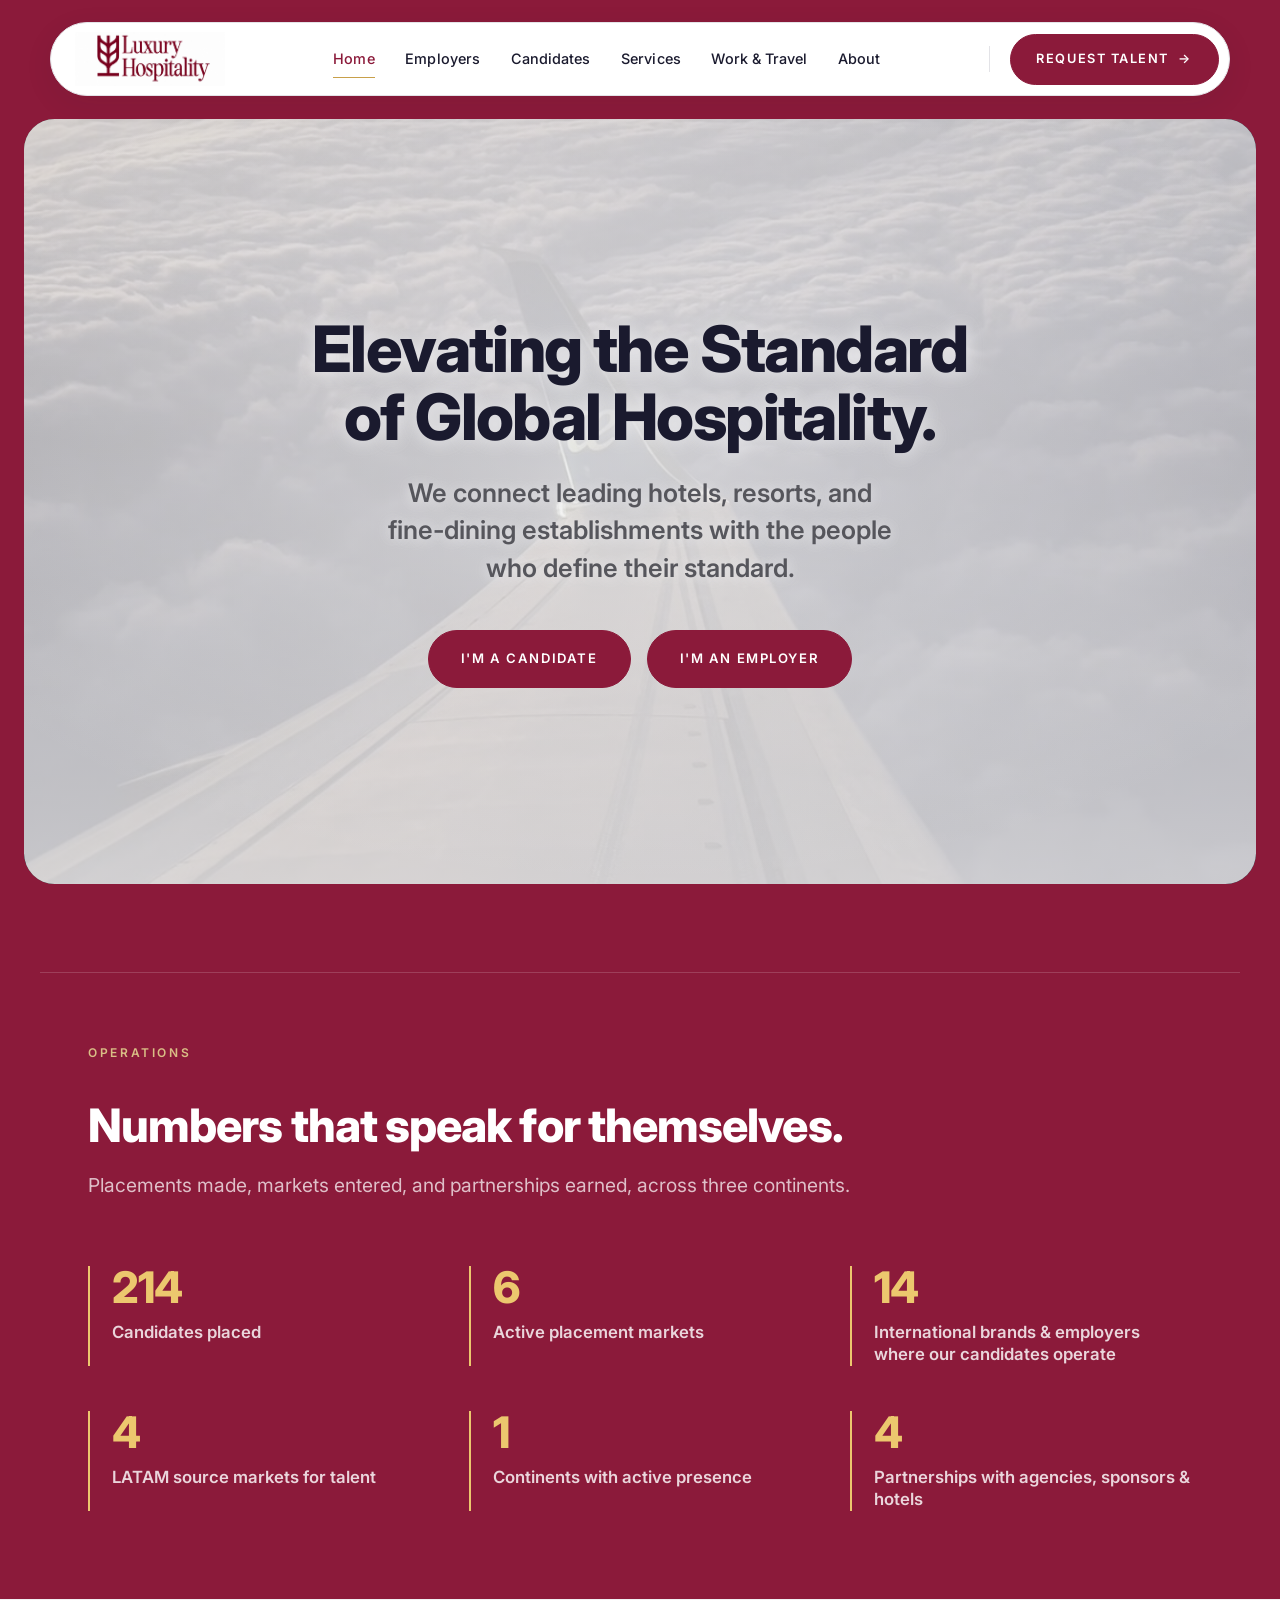
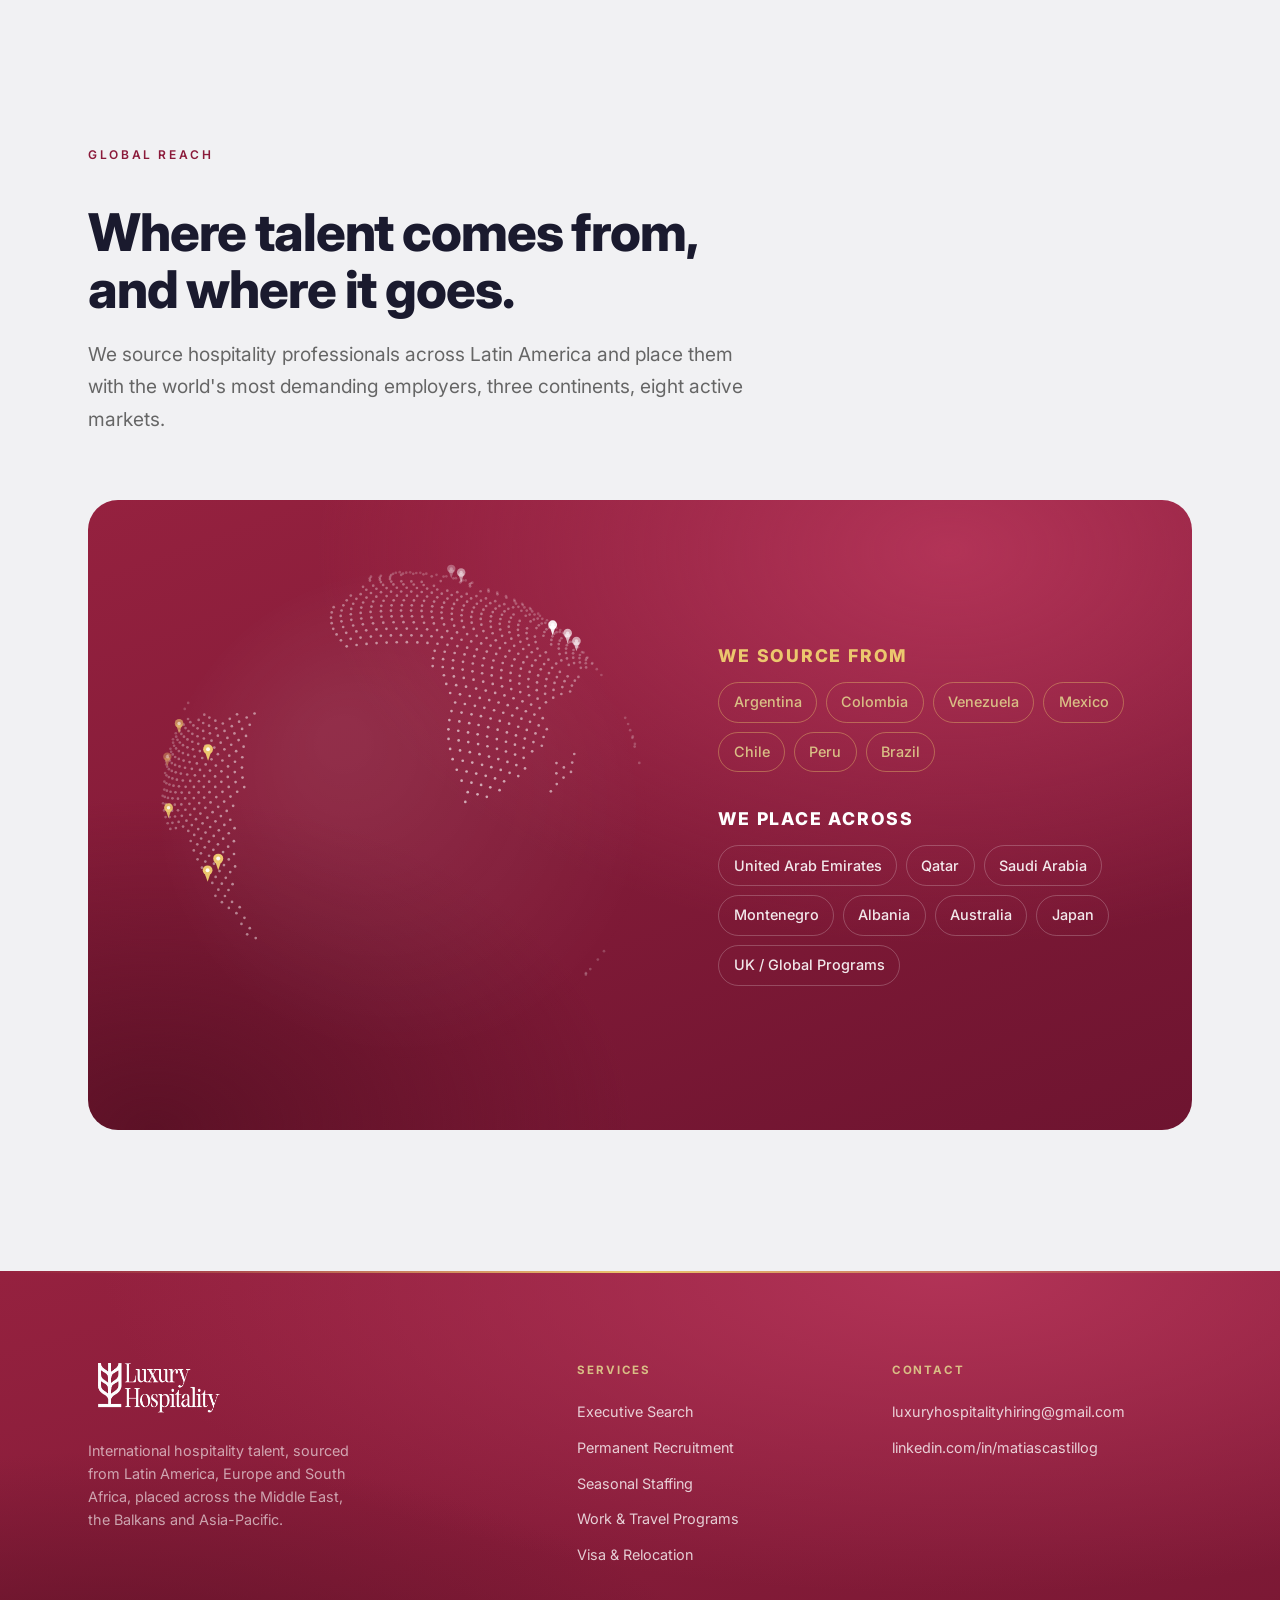
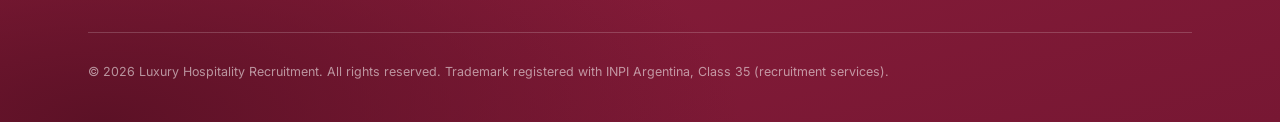
==== commit c319794b: "Candidates: embed Airtable application form, taller hero with home-style scrim; remove footer phone " ====
--- a/index.html
+++ b/index.html
@@ -165,7 +165,6 @@
           <h4>Contact</h4>
           <ul class="footer__contact">
             <li><a href="mailto:luxuryhospitalityhiring@gmail.com">luxuryhospitalityhiring@gmail.com</a></li>
-            <li><a href="tel:+971528130039">+971 52 8130 039</a></li>
             <li><a href="https://www.linkedin.com/in/matiascastillog" target="_blank" rel="noopener">linkedin.com/in/matiascastillog</a></li>
           </ul>
         </div>
--- a/styles.css
+++ b/styles.css
@@ -671,6 +671,14 @@
    Forms
    ============================================================ */
 .form-block { background: var(--paper); border: 1px solid var(--line); padding: clamp(1.75rem, 4vw, 3.5rem); }
+.airtable-card {
+  background: #fff;
+  border: 1px solid var(--line);
+  border-radius: clamp(16px, 2vw, 22px);
+  overflow: hidden;
+  box-shadow: 0 24px 60px rgba(0, 0, 0, .22);
+}
+.airtable-card .airtable-embed { width: 100%; }
 .form-grid {
   display: grid;
   gap: 1.5rem;
@@ -1217,6 +1225,8 @@
 }
 @media (max-width: 760px) {
   .photo-grid { grid-template-columns: repeat(2, 1fr); }
+  /* drop the 9th photo so the 2-column grid stays even (4 rows of 2) */
+  .photo-grid img:last-child { display: none; }
 }
 @media (prefers-reduced-motion: reduce) {
   .photo-grid img { transition: none; }
@@ -1346,7 +1356,7 @@
   position: relative;
   margin: 0 clamp(.75rem, 2vw, 1.5rem);
   border-radius: clamp(20px, 2.4vw, 34px);
-  min-height: clamp(400px, 50vh, 560px);
+  min-height: clamp(520px, 74vh, 780px);
   display: flex;
   align-items: center;
   justify-content: center;
@@ -1357,7 +1367,10 @@
 .cand-hero__scrim {
   position: absolute;
   inset: 0;
-  background: radial-gradient(62% 58% at 50% 40%, rgba(255,246,234,.55), rgba(255,246,234,0) 72%);
+  /* same gray wash as the home video hero */
+  background:
+    radial-gradient(82% 70% at 50% 44%, rgba(241,241,243,.48), transparent 80%),
+    linear-gradient(180deg, rgba(241,241,243,.74) 0%, rgba(241,241,243,.68) 42%, rgba(241,241,243,.82) 100%);
   pointer-events: none;
 }
 .cand-hero__inner { position: relative; z-index: 1; }
@@ -1370,7 +1383,7 @@
   letter-spacing: -0.025em;
   color: var(--charcoal);
   margin: 0;
-  text-shadow: 0 1px 22px rgba(255,250,242,.6);
+  text-shadow: 0 1px 22px rgba(241,241,243,.6);
 }
 .cand-hero__sub { margin-top: .15rem; }
 .cand-hero__cta { margin-top: clamp(1.5rem, 3vw, 2.25rem); }
@@ -1567,35 +1580,62 @@
    RESPONSIVE
    ============================================================ */
 @media (max-width: 940px) {
+  /* dropdown panel that drops below the pill */
+  .nav__inner { position: relative; }
   .nav__menu {
-    position: fixed;
-    inset: 0 0 0 auto;
-    width: min(82vw, 360px);
-    background: var(--burgundy);
+    position: absolute;
+    top: calc(100% + .55rem);
+    left: 0;
+    right: 0;
     flex-direction: column;
-    align-items: flex-start;
-    justify-content: center;
-    gap: 2rem;
-    padding: 2rem var(--pad);
-    transform: translateX(100%);
-    transition: transform .4s var(--ease);
-    box-shadow: -20px 0 60px rgba(0,0,0,.25);
+    align-items: stretch;
+    gap: .25rem;
+    background: var(--paper);
+    border: 1px solid var(--line);
+    border-radius: clamp(22px, 5vw, 30px);
+    padding: clamp(1rem, 3.5vw, 1.5rem);
+    box-shadow: 0 26px 60px rgba(26,26,46,.18);
+    transform: translateY(-12px);
+    opacity: 0;
+    visibility: hidden;
+    pointer-events: none;
+    transition: opacity .28s var(--ease), transform .28s var(--ease), visibility .28s;
   }
-  .nav__menu.is-open { transform: translateX(0); }
+  .nav__menu.is-open {
+    transform: translateY(0);
+    opacity: 1;
+    visibility: visible;
+    pointer-events: auto;
+  }
   .nav__links {
     flex-direction: column;
-    align-items: flex-start;
-    gap: 1.5rem;
+    align-items: stretch;
+    gap: .15rem;
     margin: 0;
   }
-  .nav__link { color: #fff; font-size: 1.15rem; }
-  .nav__link:hover { color: var(--gold-soft); }
-  .nav__link::after { background: var(--gold-soft); }
-  .nav__link[aria-current="page"] { color: #fff; }
-  .nav__right { flex-direction: column; align-items: flex-start; gap: 1.5rem; }
+  .nav__link {
+    color: var(--charcoal);
+    font-size: clamp(1.15rem, 4.2vw, 1.45rem);
+    font-weight: 600;
+    padding: clamp(.7rem, 2.6vw, 1rem) 1.1rem;
+    border-radius: clamp(12px, 3vw, 18px);
+    transition: background .25s var(--ease), color .25s var(--ease);
+  }
+  .nav__link::after { display: none; }
+  .nav__link:hover { color: var(--burgundy); background: rgba(139, 26, 58, .06); }
+  .nav__link[aria-current="page"] { color: var(--burgundy); background: rgba(139, 26, 58, .10); }
+  .nav__right {
+    flex-direction: column;
+    align-items: stretch;
+    gap: 0;
+    margin-top: .55rem;
+    padding-top: clamp(.9rem, 3vw, 1.2rem);
+    border-top: 1px solid var(--line);
+  }
   .nav__divider { display: none; }
-  .nav__toggle { display: flex; z-index: 110; }
-  .nav__toggle.is-open span { background: #fff; }
+  .nav__cta { width: 100%; justify-content: center; }
+  .nav__toggle { display: flex; z-index: 110; margin-left: auto; margin-right: .85rem; }
+  .nav__toggle.is-open span { background: var(--burgundy); }
   .nav__toggle.is-open span:nth-child(1) { transform: translateY(7px) rotate(45deg); }
   .nav__toggle.is-open span:nth-child(2) { opacity: 0; }
   .nav__toggle.is-open span:nth-child(3) { transform: translateY(-7px) rotate(-45deg); }
@@ -1626,7 +1666,9 @@
   .gallery__grid { grid-template-columns: 1fr; }
   .reach__lists { grid-template-columns: 1fr; }
   .value-cards { grid-template-columns: 1fr; }
-  .mission__layout { flex-direction: column; align-items: flex-start; gap: 1.5rem; }
+  /* mobile: mission text on top, centered photo + caption below it */
+  .mission__layout { flex-direction: column-reverse; align-items: stretch; gap: clamp(2rem, 6vw, 2.75rem); }
+  .mission__person { align-self: center; }
   .logo-grid { grid-template-columns: repeat(2, 1fr); }
   .programs { grid-template-columns: 1fr; }
   .cards { grid-template-columns: 1fr; }
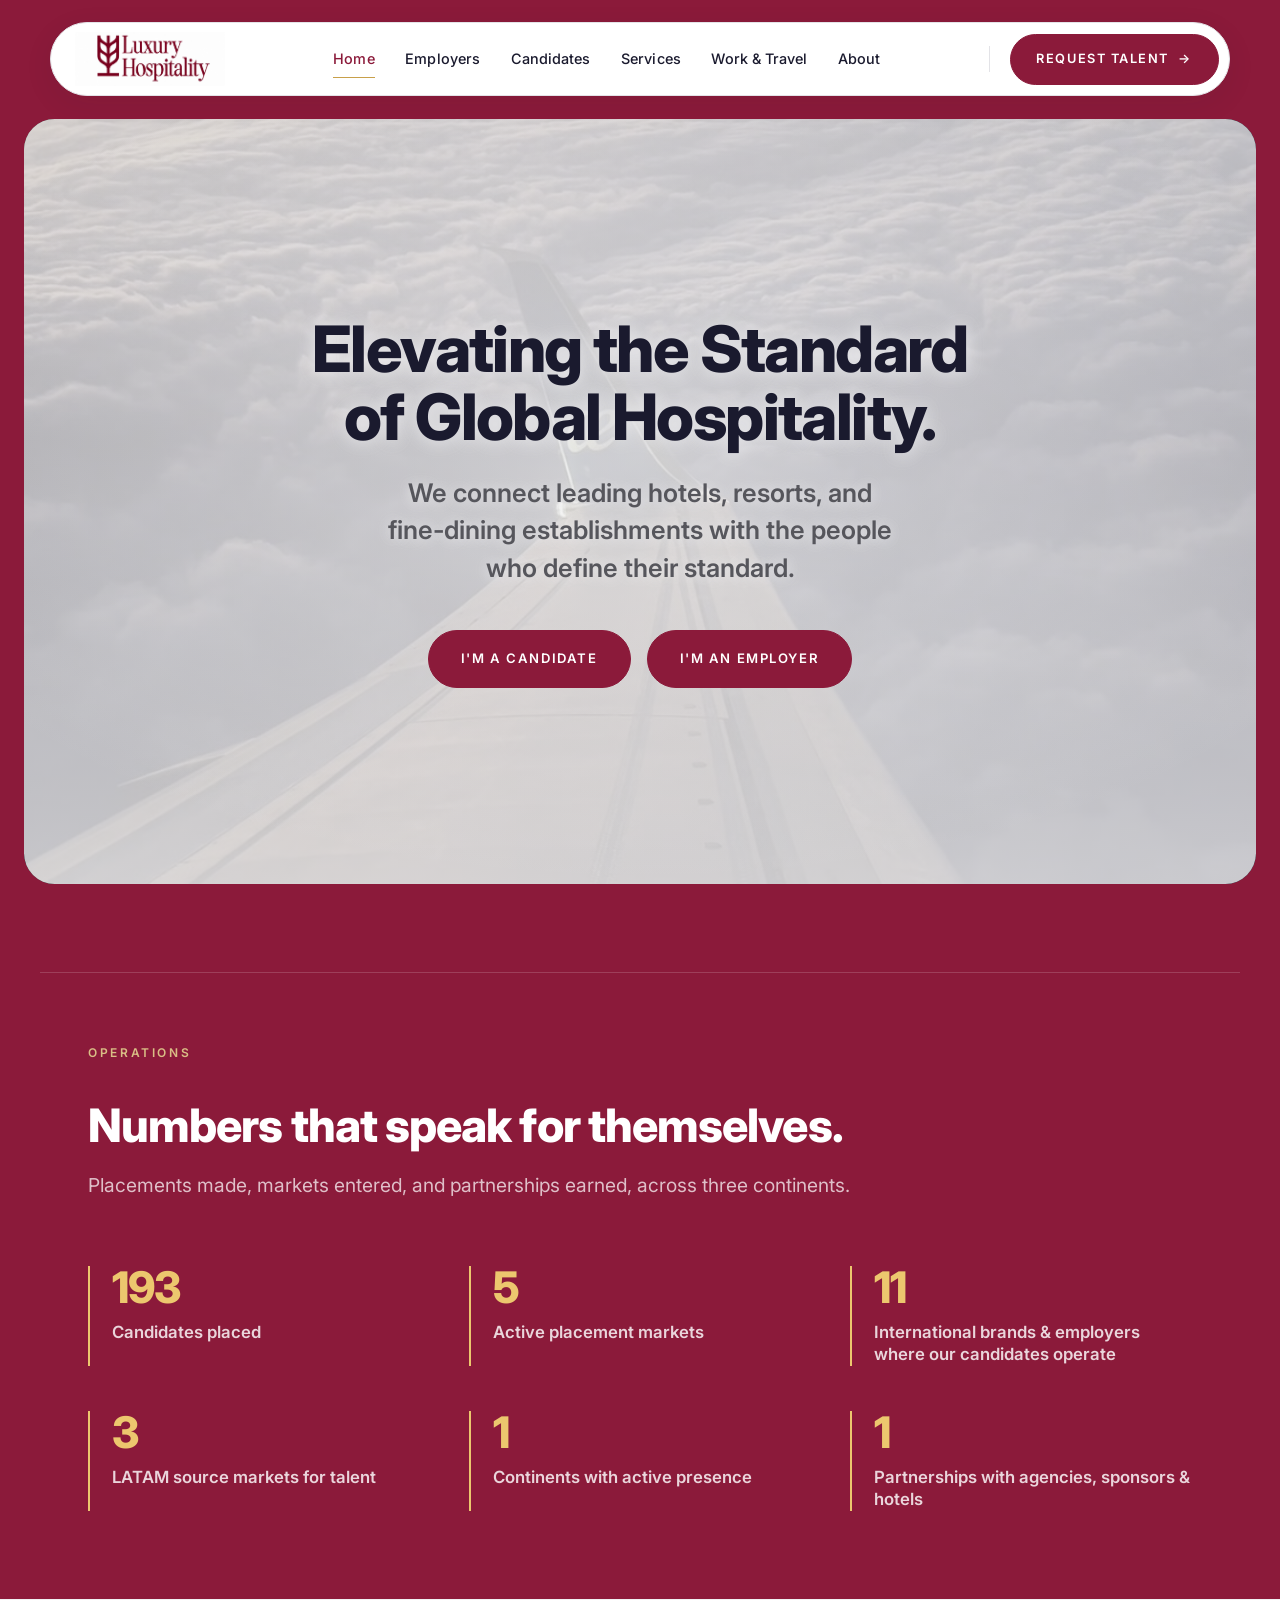
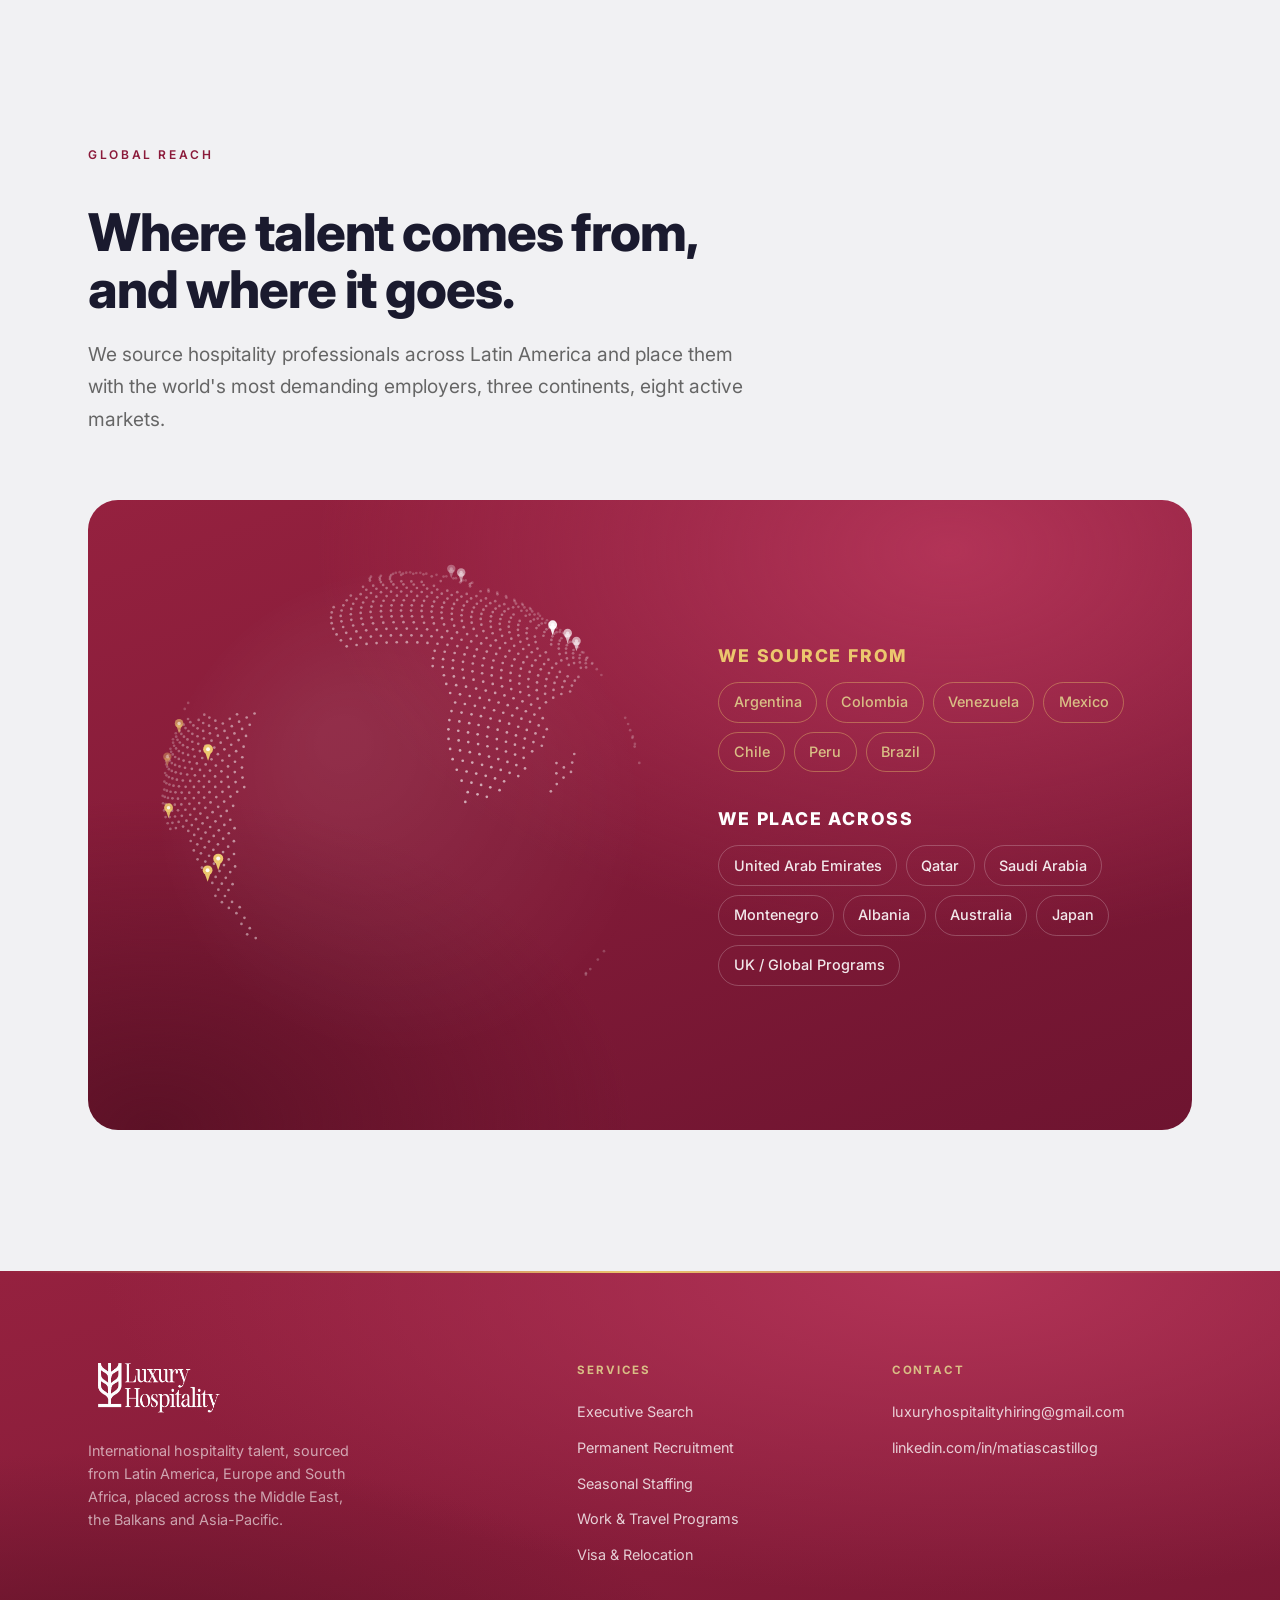
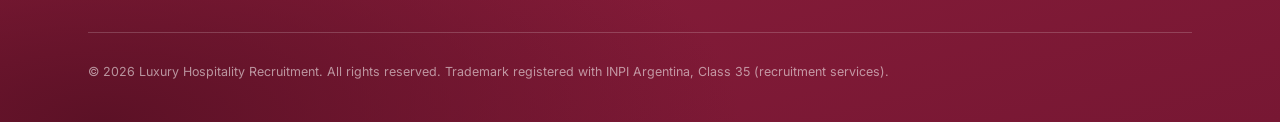
==== commit 67f4fe30: "Use clean extensionless URLs for internal links" ====
--- a/index.html
+++ b/index.html
@@ -19,7 +19,7 @@
   <!-- ================= NAV ================= -->
   <header class="nav">
     <div class="nav__inner">
-      <a class="brand" href="index.html" aria-label="Luxury Hospitality Recruitment, Home">
+      <a class="brand" href="/" aria-label="Luxury Hospitality Recruitment, Home">
         <img src="assets/brand/logo.jpeg" alt="Luxury Hospitality Recruitment" />
       </a>
       <button class="nav__toggle" aria-label="Open menu" aria-expanded="false" aria-controls="primary-nav">
@@ -27,16 +27,16 @@
       </button>
       <div class="nav__menu" id="primary-nav">
         <nav class="nav__links" aria-label="Primary">
-        <a class="nav__link" href="index.html" aria-current="page">Home</a>
-        <a class="nav__link" href="employers.html">Employers</a>
-        <a class="nav__link" href="candidates.html">Candidates</a>
-        <a class="nav__link" href="services.html">Services</a>
-        <a class="nav__link" href="work-and-travel.html">Work &amp; Travel</a>
-        <a class="nav__link" href="about.html">About</a>
+        <a class="nav__link" href="/" aria-current="page">Home</a>
+        <a class="nav__link" href="/employers">Employers</a>
+        <a class="nav__link" href="/candidates">Candidates</a>
+        <a class="nav__link" href="/services">Services</a>
+        <a class="nav__link" href="/work-and-travel">Work &amp; Travel</a>
+        <a class="nav__link" href="/about">About</a>
         </nav>
         <div class="nav__right">
           <span class="nav__divider" aria-hidden="true"></span>
-          <a class="btn nav__cta" href="employers.html#brief">Request Talent</a>
+          <a class="btn nav__cta" href="/employers#brief">Request Talent</a>
         </div>
       </div>
     </div>
@@ -54,8 +54,8 @@
         <h1 class="hero-video__title">Elevating the Standard of Global Hospitality.</h1>
         <p class="hero-video__sub">We connect leading hotels, resorts, and fine-dining establishments with the people who define their standard.</p>
         <div class="btn-row hero-video__cta">
-          <a class="btn btn--pill" href="candidates.html#apply">I'm a Candidate</a>
-          <a class="btn btn--pill" href="employers.html#brief">I'm an Employer</a>
+          <a class="btn btn--pill" href="/candidates#apply">I'm a Candidate</a>
+          <a class="btn btn--pill" href="/employers#brief">I'm an Employer</a>
         </div>
       </div>
     </section>
--- a/styles.css
+++ b/styles.css
@@ -1048,7 +1048,7 @@
    ============================================================ */
 .framed-top main { padding-top: calc(var(--nav-gap) * 2 + var(--nav-pill-h)); }
 .emp-hero {
-  margin: 0 clamp(.75rem, 2vw, 1.5rem) clamp(3.5rem, 7vw, 6rem);
+  margin: 0 clamp(.75rem, 2vw, 1.5rem) clamp(.5rem, 1.5vw, 1rem);
   background: var(--paper);
   border: 1px solid var(--line);
   border-radius: clamp(20px, 2.4vw, 34px);
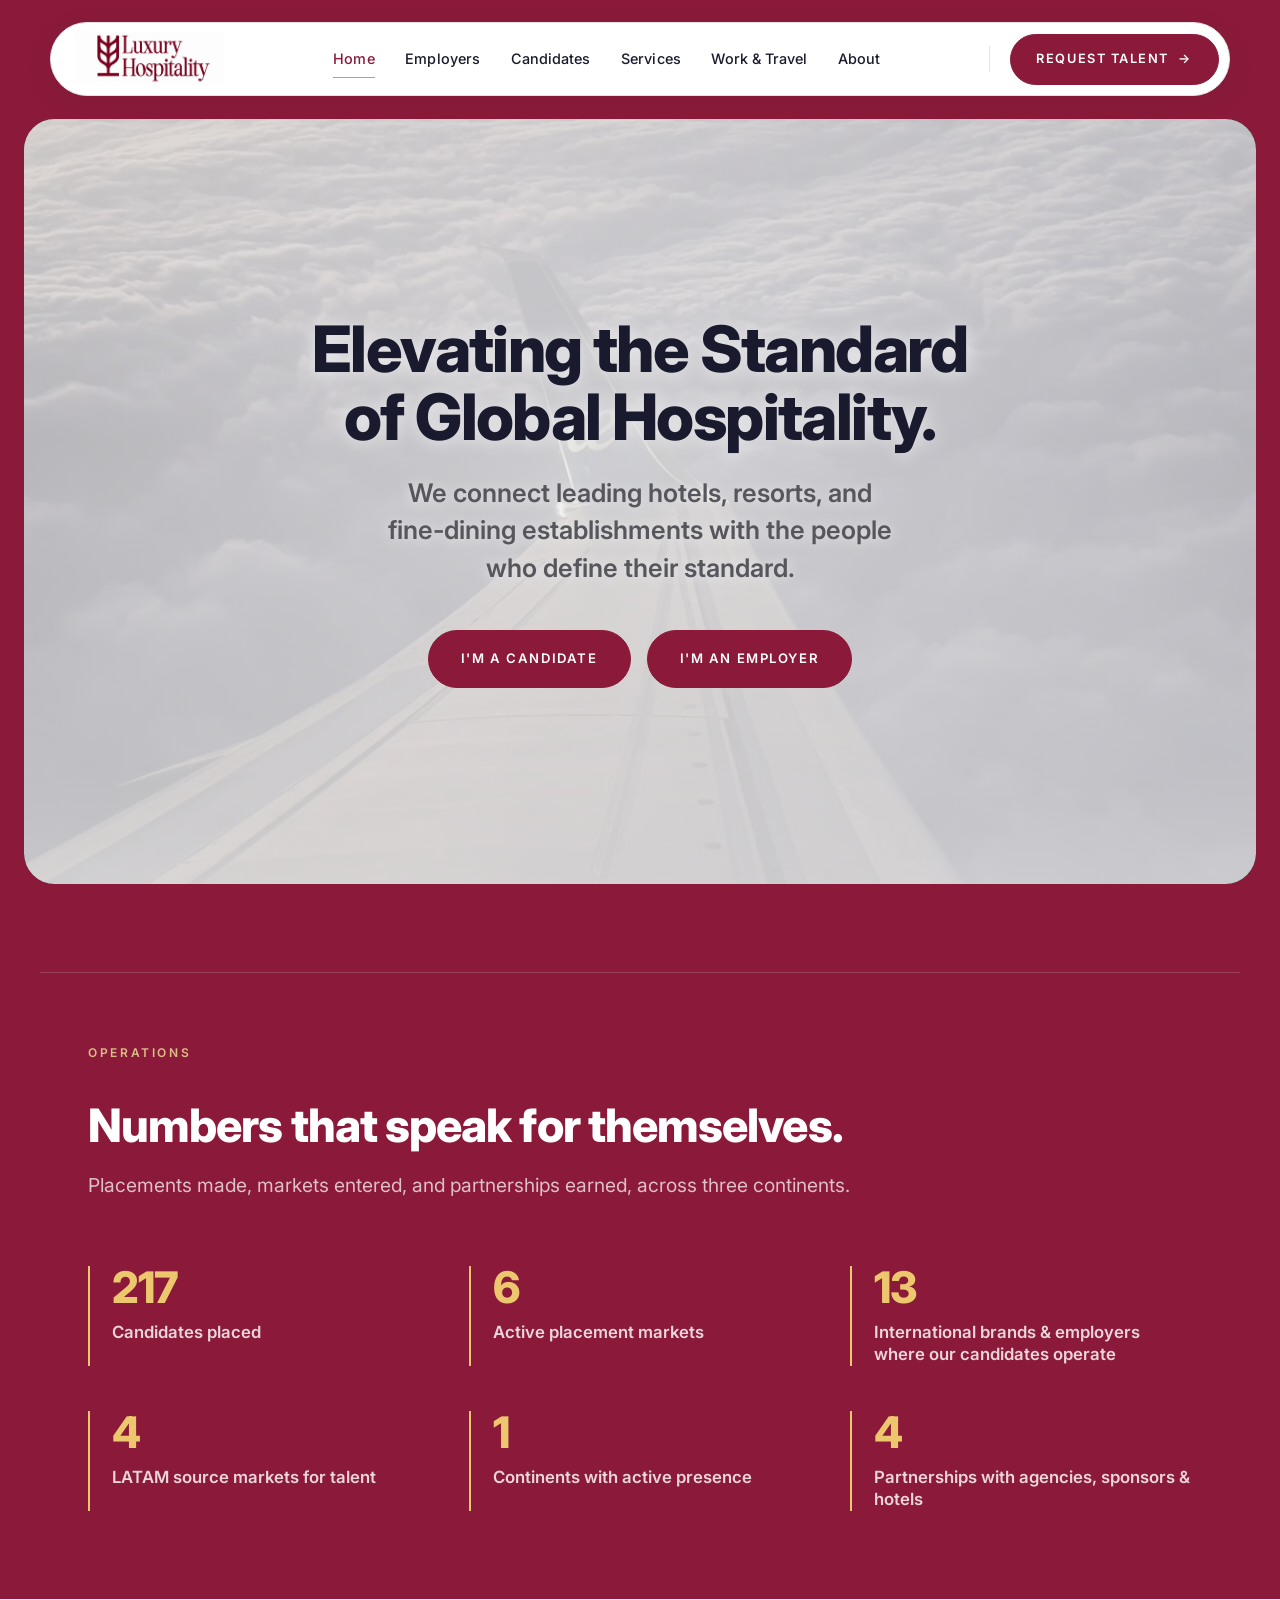
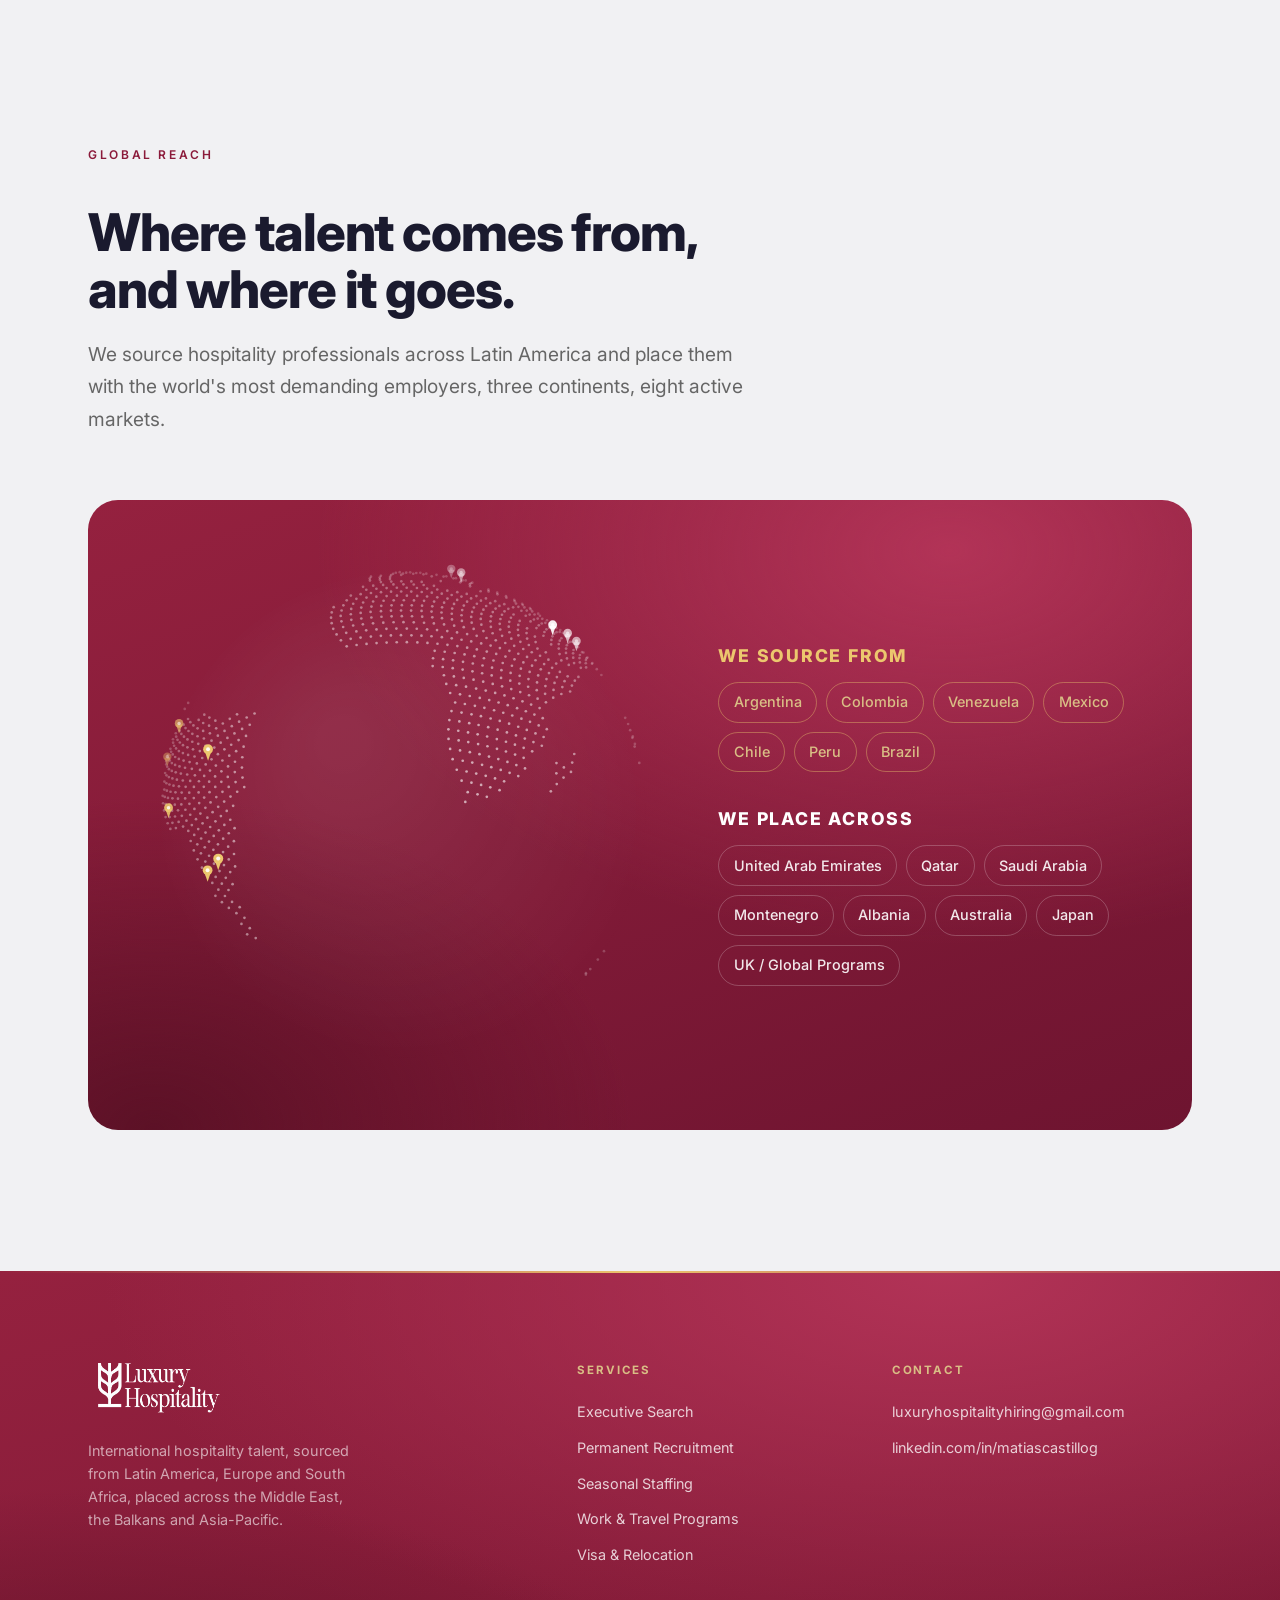
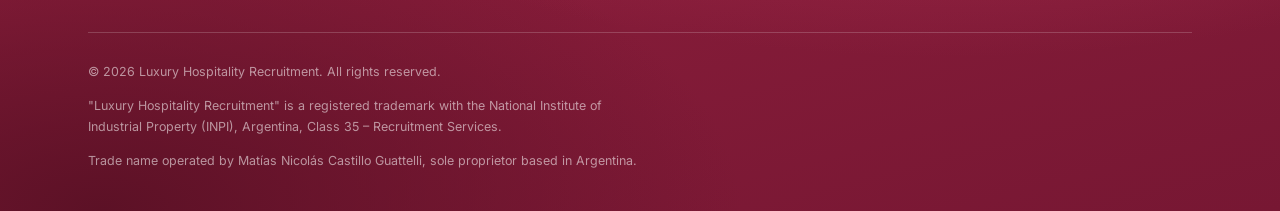
==== commit e14adcae: "Footer legal text; clean-URL local dev server; Work & Travel destination cards with images and step-" ====
--- a/index.html
+++ b/index.html
@@ -169,7 +169,11 @@
           </ul>
         </div>
       </div>
-      <div class="footer__legal">&copy; <span data-year>2026</span> Luxury Hospitality Recruitment. All rights reserved. Trademark registered with INPI Argentina, Class 35 (recruitment services).</div>
+      <div class="footer__legal">
+        <p>&copy; <span data-year>2026</span> Luxury Hospitality Recruitment. All rights reserved.</p>
+        <p>"Luxury Hospitality Recruitment" is a registered trademark with the National Institute of Industrial Property (INPI), Argentina, Class 35 – Recruitment Services.</p>
+        <p>Trade name operated by Matías Nicolás Castillo Guattelli, sole proprietor based in Argentina.</p>
+      </div>
     </div>
   </footer>
 
--- a/styles.css
+++ b/styles.css
@@ -618,20 +618,53 @@
 .program {
   background: var(--paper);
   border: 1px solid var(--line);
-  padding: clamp(1.75rem, 2.6vw, 2.25rem);
+  border-radius: clamp(16px, 1.6vw, 22px);
+  overflow: hidden;
   display: flex;
   flex-direction: column;
-  transition: border-color .35s var(--ease), transform .35s var(--ease);
-}
-.program:hover { border-color: var(--gold); transform: translateY(-3px); }
+  transition: border-color .35s var(--ease), transform .35s var(--ease), box-shadow .35s var(--ease);
+}
+.program:hover { border-color: var(--gold); transform: translateY(-4px); box-shadow: 0 18px 44px rgba(26,26,46,.12); }
+.program__media { position: relative; aspect-ratio: 16 / 10; overflow: hidden; }
+.program__media img {
+  width: 100%;
+  height: 100%;
+  object-fit: cover;
+  display: block;
+  transition: transform .6s var(--ease);
+}
+.program:hover .program__media img { transform: scale(1.06); }
+.program__media::after {
+  content: "";
+  position: absolute;
+  inset: 0;
+  background: linear-gradient(to top, rgba(26,26,46,.7), rgba(26,26,46,0) 58%);
+}
+.program__body {
+  display: flex;
+  flex-direction: column;
+  flex: 1;
+  padding: clamp(1.5rem, 2.4vw, 2.1rem);
+}
 .program__country {
-  font-size: .7rem;
+  position: absolute;
+  left: clamp(1.1rem, 2.2vw, 1.5rem);
+  bottom: clamp(.9rem, 1.8vw, 1.2rem);
+  z-index: 1;
+  font-size: .72rem;
   font-weight: 700;
   letter-spacing: .2em;
   text-transform: uppercase;
-  color: var(--gold);
-}
-.program h3 { margin: .75rem 0 1.4rem; }
+  color: var(--gold-bright);
+}
+.program h3 {
+  font-family: var(--sans);
+  font-weight: 800;
+  font-size: clamp(1.25rem, 2vw, 1.6rem);
+  letter-spacing: -0.01em;
+  color: var(--charcoal);
+  margin: 0 0 1.4rem;
+}
 .program__specs { display: grid; gap: .85rem; margin-top: auto; }
 .spec {
   display: grid;
@@ -944,12 +977,12 @@
 }
 .value-card {
   position: relative;
-  min-height: clamp(240px, 27vw, 320px);
+  min-height: clamp(170px, 17vw, 220px);
   border-radius: clamp(16px, 2vw, 26px);
   padding: clamp(1.75rem, 2.6vw, 2.5rem);
   display: flex;
   flex-direction: column;
-  justify-content: flex-end;
+  justify-content: flex-start;
   overflow: hidden;
   /* spotlight glow from the top over a burgundy base */
   background:
@@ -1440,6 +1473,7 @@
   color: var(--gray);
   margin: 0 0 1.5rem;
 }
+.service-card__desc:last-child { margin-bottom: 0; }
 .service-card__label {
   font-family: var(--sans);
   font-weight: 700;
@@ -1561,6 +1595,8 @@
   line-height: 1.7;
   color: rgba(255,255,255,.55);
 }
+.footer__legal p { margin: 0; max-width: 70ch; }
+.footer__legal p + p { margin-top: .8rem; }
 
 /* ============================================================
    Scroll reveal
